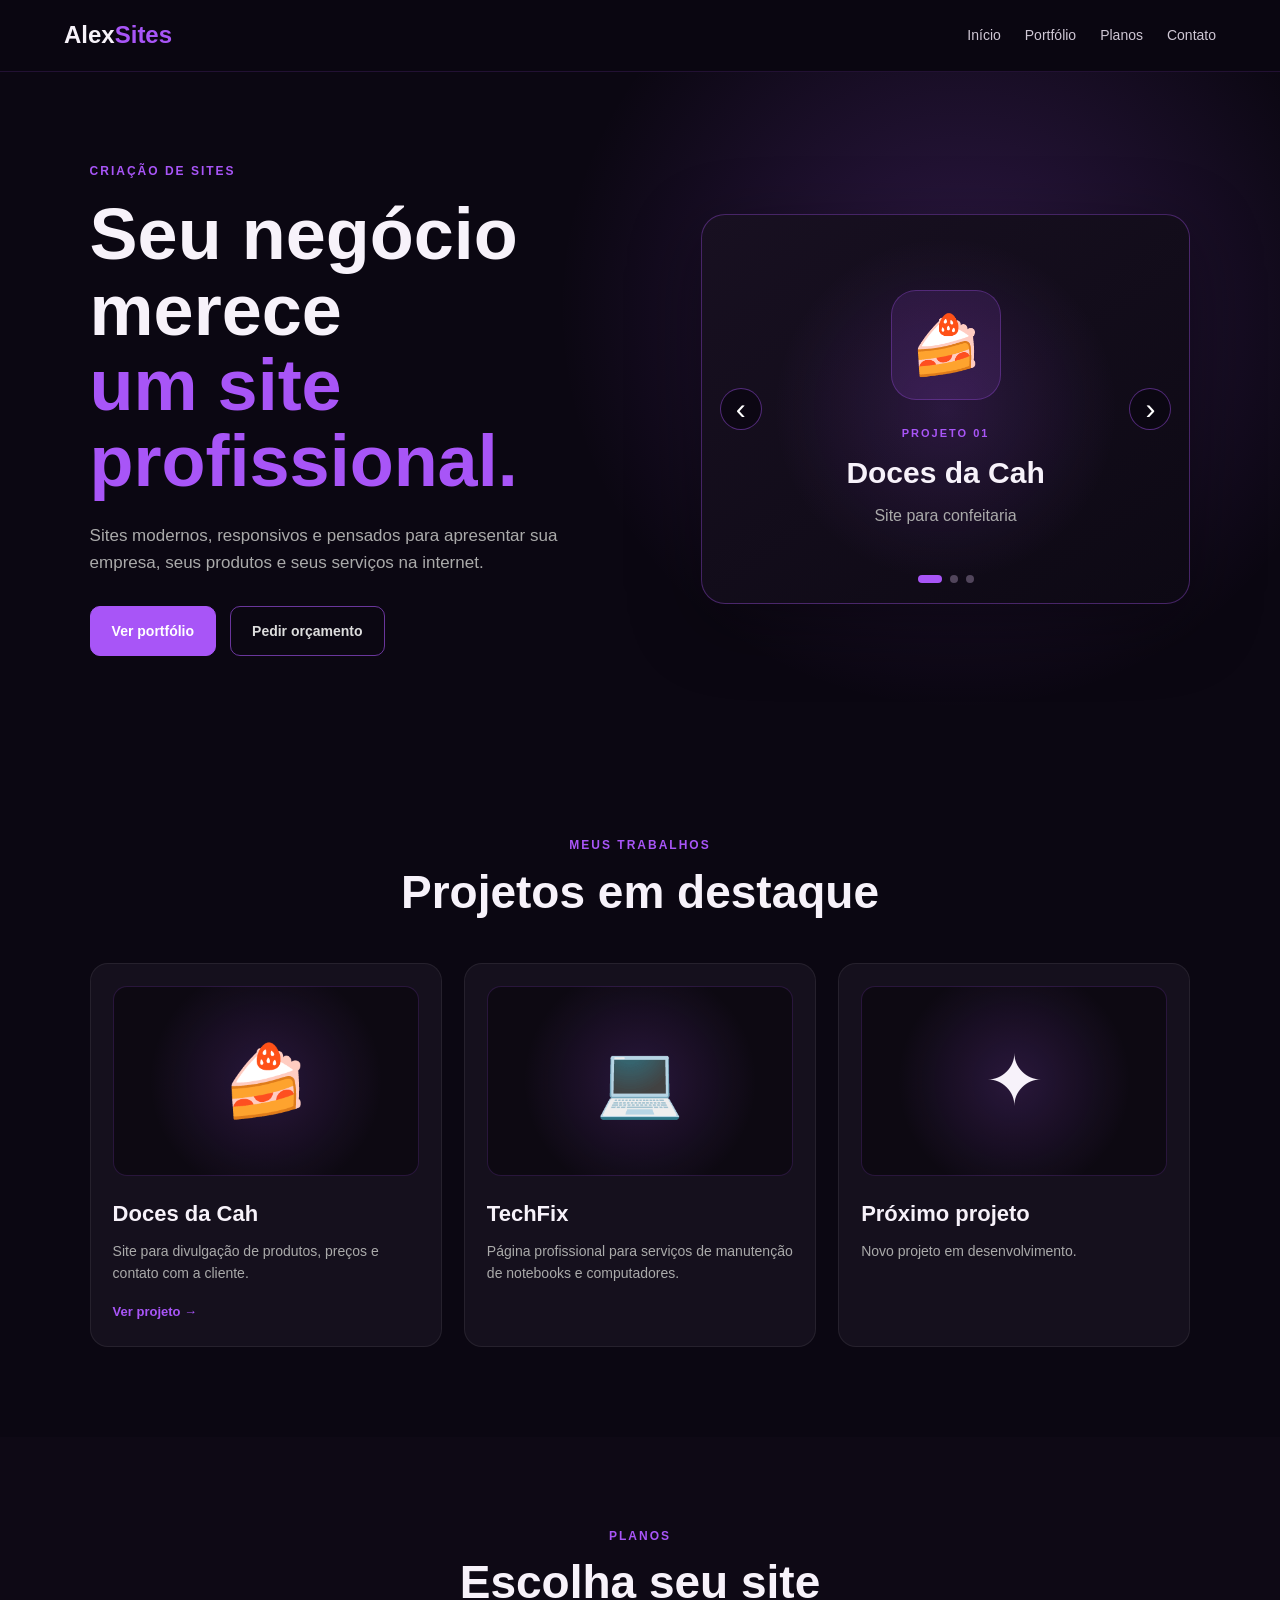
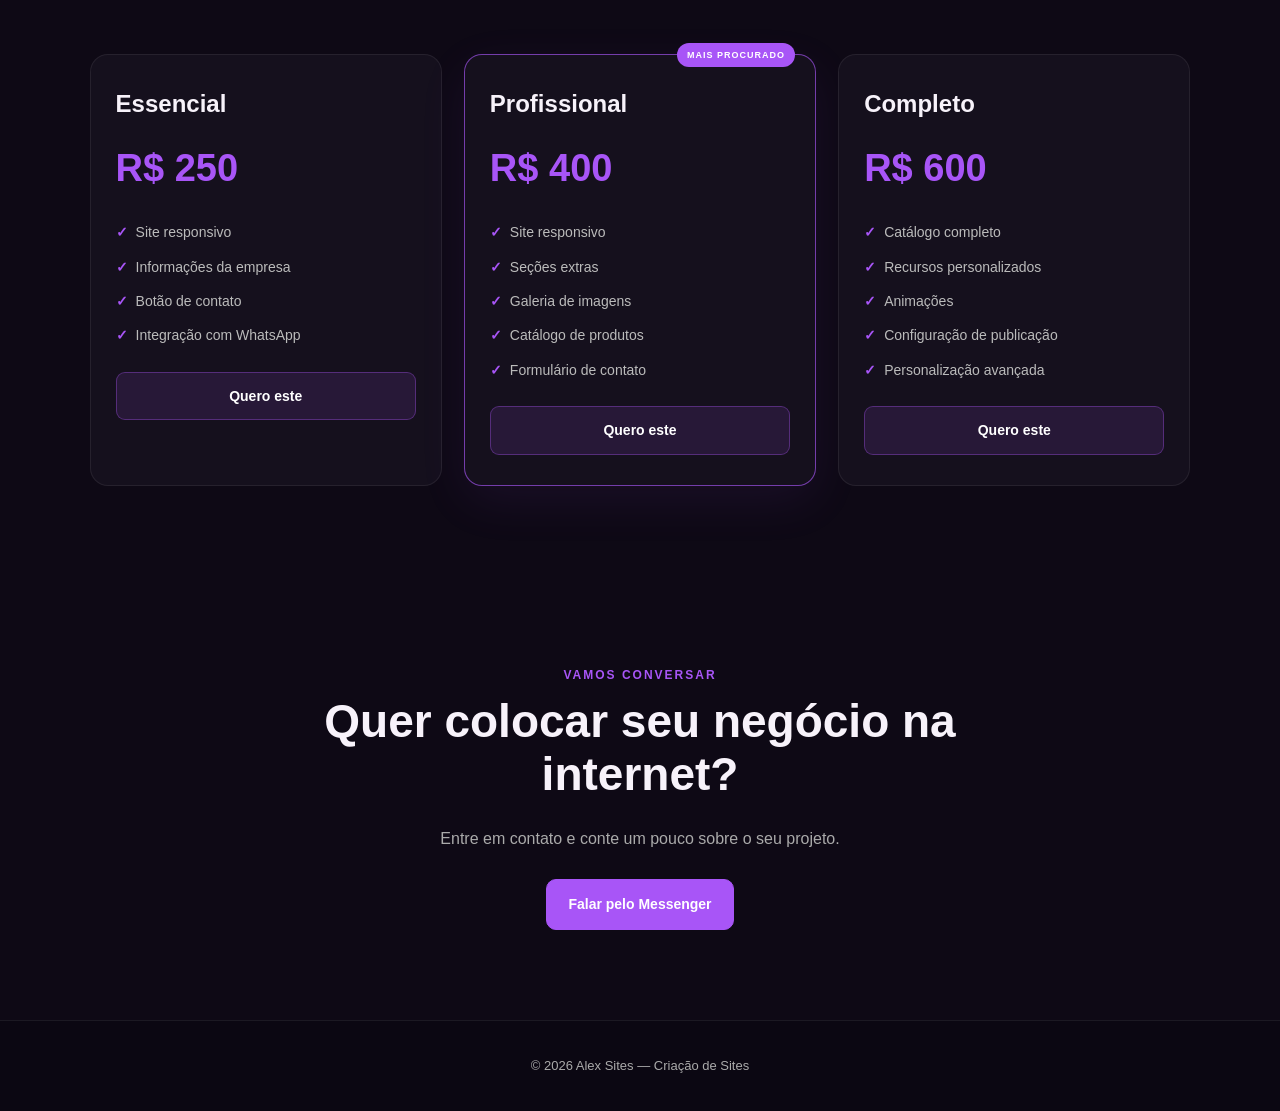
==== index.html @ ea1aa74b "Fix HTML formatting and structure" ====
<!DOCTYPE html>
<html lang="pt-BR">
<head>
    <meta charset="UTF-8">
    <meta name="viewport" content="width=device-width, initial-scale=1.0">
    <title>Alex Sites | Criação de Sites</title>
    <link rel="stylesheet" href="style.css">
</head>

<body>

<header>
    <div class="logo">Alex<span>Sites</span></div>

    <nav>
        <a href="#inicio">Início</a>
        <a href="#portfolio">Portfólio</a>
        <a href="#planos">Planos</a>
        <a href="#contato">Contato</a>
    </nav>
</header>

<main>

<section class="hero" id="inicio">

    <div class="hero-text">
        <p class="mini-title">CRIAÇÃO DE SITES</p>

        <h1>
            Seu negócio merece
            <span>um site profissional.</span>
        </h1>

        <p>
            Sites modernos, responsivos e pensados para apresentar
            sua empresa, seus produtos e seus serviços na internet.
        </p>

        <div class="hero-buttons">
            <a href="#portfolio" class="btn-primary">Ver portfólio</a>
            <a href="#contato" class="btn-secondary">Pedir orçamento</a>
        </div>
    </div>


    <!-- SLIDE DO PORTFÓLIO -->
    <div class="portfolio-slider">

        <div class="slider-card active">
            <div class="project-icon">🍰</div>
            <p>PROJETO 01</p>
            <h3>Doces da Cah</h3>
            <span>Site para confeitaria</span>
        </div>

        <div class="slider-card">
            <div class="project-icon">💻</div>
            <p>PROJETO 02</p>
            <h3>TechFix</h3>
            <span>Manutenção de notebooks</span>
        </div>

        <div class="slider-card">
            <div class="project-icon">🌐</div>
            <p>PROJETO 03</p>
            <h3>Alex Sites</h3>
            <span>Criação de sites profissionais</span>
        </div>

        <button class="slider-btn prev" onclick="mudarSlide(-1)">‹</button>
        <button class="slider-btn next" onclick="mudarSlide(1)">›</button>

        <div class="slider-dots">
            <span class="dot active" onclick="irParaSlide(0)"></span>
            <span class="dot" onclick="irParaSlide(1)"></span>
            <span class="dot" onclick="irParaSlide(2)"></span>
        </div>

    </div>

</section>


<section class="portfolio" id="portfolio">

    <div class="section-title">
        <p>MEUS TRABALHOS</p>
        <h2>Projetos em destaque</h2>
    </div>

    <div class="portfolio-grid">


        <!-- DOCES DA CAH — PROJETO CLICÁVEL -->
        <a href="projetosprojetos/doces-da-cah.html" class="project project-link">

            <div class="project-image cake">
                🍰
            </div>

            <h3>Doces da Cah</h3>

            <p>
                Site para divulgação de produtos, preços e contato
                com a cliente.
            </p>

            <span class="project-view">
                Ver projeto →
            </span>

        </a>


        <!-- TECHFIX -->
        <article class="project">

            <div class="project-image notebook">
                💻
            </div>

            <h3>TechFix</h3>

            <p>
                Página profissional para serviços de manutenção
                de notebooks e computadores.
            </p>

        </article>


       <!-- PRÓXIMO PROJETO -->
<article class="project">

    <div class="project-image">
        ✦
    </div>

    <h3>Próximo projeto</h3>

    <p>
        Novo projeto em desenvolvimento.
    </p>

</article>
    </div>

</section>


<section class="plans" id="planos">

    <div class="section-title">
        <p>PLANOS</p>
        <h2>Escolha seu site</h2>
    </div>

    <div class="plans-grid">

        <div class="plan">

            <h3>Essencial</h3>

            <div class="price">
                R$ 250
            </div>

            <ul>
                <li>Site responsivo</li>
                <li>Informações da empresa</li>
                <li>Botão de contato</li>
                <li>Integração com WhatsApp</li>
            </ul>

            <a href="#contato" class="plan-btn">
                Quero este
            </a>

        </div>


        <div class="plan destaque">

            <div class="badge">
                MAIS PROCURADO
            </div>

            <h3>Profissional</h3>

            <div class="price">
                R$ 400
            </div>

            <ul>
                <li>Site responsivo</li>
                <li>Seções extras</li>
                <li>Galeria de imagens</li>
                <li>Catálogo de produtos</li>
                <li>Formulário de contato</li>
            </ul>

            <a href="#contato" class="plan-btn">
                Quero este
            </a>

        </div>


        <div class="plan">

            <h3>Completo</h3>

            <div class="price">
                R$ 600
            </div>

            <ul>
                <li>Catálogo completo</li>
                <li>Recursos personalizados</li>
                <li>Animações</li>
                <li>Configuração de publicação</li>
                <li>Personalização avançada</li>
            </ul>

            <a href="#contato" class="plan-btn">
                Quero este
            </a>

        </div>

    </div>

</section>


<section class="contact" id="contato">

    <div class="section-title">
        <p>VAMOS CONVERSAR</p>

        <h2>
            Quer colocar seu negócio na internet?
        </h2>
    </div>

    <p>
        Entre em contato e conte um pouco sobre o seu projeto.
    </p>

    <a
        href="https://m.me/"
        target="_blank"
        class="btn-primary">
        Falar pelo Messenger
    </a>

</section>

</main>


<footer>

    <p>
        © 2026 Alex Sites — Criação de Sites
    </p>

</footer>


<script src="script.js"></script>

</body>
</html>
---- style.css ----
* {
    box-sizing: border-box;
    margin: 0;
    padding: 0;
}

html {
    scroll-behavior: smooth;
}

body {
    font-family: Arial, Helvetica, sans-serif;
    background: #0b0712;
    color: #f7f2fa;
    line-height: 1.6;
}

a {
    text-decoration: none;
    color: inherit;
}

/* =========================
   HEADER
========================= */

header {
    position: sticky;
    top: 0;
    z-index: 100;
    min-height: 72px;
    padding: 0 5%;
    display: flex;
    align-items: center;
    justify-content: space-between;
    gap: 25px;

    background: rgba(11, 7, 18, 0.94);
    backdrop-filter: blur(12px);
    border-bottom: 1px solid rgba(168, 85, 247, 0.15);
}

.logo {
    font-size: 24px;
    font-weight: 800;
    white-space: nowrap;
}

.logo span {
    color: #a855f7;
}

nav {
    display: flex;
    align-items: center;
    gap: 24px;
    flex-wrap: wrap;
}

nav a {
    color: #cfc7d5;
    font-size: 14px;
    transition: 0.25s;
}

nav a:hover {
    color: #a855f7;
}

/* =========================
   HERO
========================= */

.hero {
    min-height: 650px;
    padding: 90px 7%;
    display: grid;
    grid-template-columns: 1.05fr 0.95fr;
    align-items: center;
    gap: 70px;

    background:
        radial-gradient(
            circle at 75% 35%,
            rgba(168, 85, 247, 0.22),
            transparent 38%
        );
}

.hero-text {
    max-width: 650px;
}

.mini-title {
    color: #a855f7;
    font-size: 12px;
    font-weight: 800;
    letter-spacing: 2px;
}

.hero h1 {
    font-size: clamp(42px, 6vw, 72px);
    line-height: 1.05;
    margin: 16px 0 22px;
}

.hero h1 span {
    display: block;
    color: #a855f7;
}

.hero-text > p:not(.mini-title) {
    color: #aaa;
    max-width: 620px;
    font-size: 17px;
}

.hero-buttons {
    display: flex;
    gap: 14px;
    margin-top: 30px;
    flex-wrap: wrap;
}

.btn-primary,
.btn-secondary {
    display: inline-block;
    padding: 13px 21px;
    border-radius: 10px;
    font-size: 14px;
    font-weight: 800;
    transition: 0.25s;
}

.btn-primary {
    background: #a855f7;
    color: #fff;
    border: 1px solid #a855f7;
}

.btn-primary:hover {
    background: #9333ea;
    transform: translateY(-2px);
}

.btn-secondary {
    background: transparent;
    color: #ddd;
    border: 1px solid rgba(168, 85, 247, 0.6);
}

.btn-secondary:hover {
    border-color: #a855f7;
    color: #a855f7;
}

/* =========================
   PORTFÓLIO SLIDER
========================= */

.portfolio-slider {
    position: relative;
    min-height: 390px;
    border: 1px solid rgba(168, 85, 247, 0.35);
    border-radius: 24px;
    overflow: hidden;

    background:
        radial-gradient(
            circle at center,
            rgba(168, 85, 247, 0.16),
            transparent 55%
        ),
        linear-gradient(145deg, #181021, #0d0914);

    box-shadow: 0 20px 70px rgba(0, 0, 0, 0.35);
}

.slider-card {
    position: absolute;
    inset: 0;

    display: flex;
    flex-direction: column;
    align-items: center;
    justify-content: center;

    text-align: center;

    padding: 40px;

    opacity: 0;
    transform: translateX(30px);
    pointer-events: none;

    transition:
        opacity 0.45s ease,
        transform 0.45s ease;
}

.slider-card.active {
    opacity: 1;
    transform: translateX(0);
    pointer-events: auto;
}

.project-icon {
    width: 110px;
    height: 110px;

    display: grid;
    place-items: center;

    margin-bottom: 25px;

    border-radius: 25px;

    background: rgba(168, 85, 247, 0.12);
    border: 1px solid rgba(168, 85, 247, 0.3);

    font-size: 58px;
}

.slider-card p {
    color: #a855f7;
    font-size: 11px;
    font-weight: 800;
    letter-spacing: 2px;
}

.slider-card h3 {
    font-size: 30px;
    margin: 6px 0;
}

.slider-card span {
    color: #aaa;
}

/* Botões do slider */

.slider-btn {
    position: absolute;
    top: 50%;
    z-index: 5;

    width: 42px;
    height: 42px;

    transform: translateY(-50%);

    border-radius: 50%;
    border: 1px solid rgba(168, 85, 247, 0.45);

    background: rgba(11, 7, 18, 0.8);
    color: #fff;

    font-size: 30px;
    line-height: 1;

    cursor: pointer;

    transition: 0.25s;
}

.slider-btn:hover {
    background: #a855f7;
}

.slider-btn.prev {
    left: 18px;
}

.slider-btn.next {
    right: 18px;
}

.slider-dots {
    position: absolute;
    bottom: 20px;
    left: 0;
    right: 0;

    display: flex;
    justify-content: center;
    gap: 8px;
}

.dot {
    width: 8px;
    height: 8px;

    border-radius: 50%;

    background: #51455b;
    cursor: pointer;

    transition: 0.25s;
}

.dot.active {
    width: 24px;
    border-radius: 10px;
    background: #a855f7;
}

/* =========================
   SEÇÕES
========================= */

.portfolio,
.plans,
.contact {
    padding: 90px 7%;
}

.portfolio {
    background: #0b0712;
}

.plans,
.contact {
    background: #0e0915;
}

.section-title {
    text-align: center;
    max-width: 760px;
    margin: 0 auto 45px;
}

.section-title p {
    color: #a855f7;
    font-size: 12px;
    font-weight: 800;
    letter-spacing: 2px;
}

.section-title h2 {
    font-size: clamp(30px, 4vw, 46px);
    line-height: 1.15;
    margin-top: 10px;
}

/* =========================
   PROJETOS
========================= */

.portfolio-grid {
    max-width: 1120px;
    margin: auto;

    display: grid;
    grid-template-columns: repeat(3, 1fr);
    gap: 22px;
}

.project {
    display: block;

    padding: 22px;

    background: #15101d;
    border: 1px solid rgba(255, 255, 255, 0.07);
    border-radius: 18px;

    transition:
        transform 0.3s,
        border-color 0.3s,
        box-shadow 0.3s;
}

.project:hover {
    transform: translateY(-6px);
    border-color: rgba(168, 85, 247, 0.45);
    box-shadow: 0 15px 40px rgba(0, 0, 0, 0.25);
}

.project-image {
    height: 190px;

    display: grid;
    place-items: center;

    margin-bottom: 20px;

    border-radius: 14px;

    font-size: 70px;

    background:
        radial-gradient(
            circle,
            rgba(168, 85, 247, 0.18),
            transparent 65%
        ),
        #0d0912;

    border: 1px solid rgba(168, 85, 247, 0.18);
}

.project h3 {
    font-size: 22px;
    margin-bottom: 8px;
}

.project > p {
    color: #aaa;
    font-size: 14px;
}

.project-view {
    display: inline-block;

    margin-top: 18px;

    color: #a855f7;
    font-size: 13px;
    font-weight: 800;
}

.project-link {
    cursor: pointer;
}

/* =========================
   PLANOS
========================= */

.plans-grid {
    max-width: 1120px;
    margin: auto;

    display: grid;
    grid-template-columns: repeat(3, 1fr);
    gap: 22px;
}

.plan {
    position: relative;

    padding: 30px 25px;

    background: #15101d;
    border: 1px solid rgba(255, 255, 255, 0.07);
    border-radius: 18px;

    transition: 0.3s;
}

.plan:hover {
    transform: translateY(-5px);
    border-color: rgba(168, 85, 247, 0.4);
}

.plan.destaque {
    border-color: rgba(168, 85, 247, 0.65);
    box-shadow: 0 15px 50px rgba(168, 85, 247, 0.08);
}

.plan h3 {
    font-size: 24px;
}

.price {
    margin: 15px 0 22px;

    color: #a855f7;

    font-size: 38px;
    font-weight: 900;
}

.plan ul {
    list-style: none;
    display: grid;
    gap: 12px;
    margin-bottom: 25px;
}

.plan li {
    color: #bbb;
    font-size: 14px;
}

.plan li::before {
    content: "✓";
    color: #a855f7;
    font-weight: bold;
    margin-right: 8px;
}

.plan-btn {
    display: block;

    padding: 12px;

    text-align: center;

    border-radius: 9px;

    background: rgba(168, 85, 247, 0.12);
    border: 1px solid rgba(168, 85, 247, 0.35);

    color: #fff;
    font-size: 14px;
    font-weight: 800;

    transition: 0.25s;
}

.plan-btn:hover {
    background: #a855f7;
}

.badge {
    position: absolute;
    top: -12px;
    right: 20px;

    padding: 5px 10px;

    border-radius: 20px;

    background: #a855f7;
    color: #fff;

    font-size: 9px;
    font-weight: 900;
    letter-spacing: 1px;
}

/* =========================
   CONTATO
========================= */

.contact {
    text-align: center;
}

.contact > p {
    max-width: 600px;
    margin: -20px auto 28px;

    color: #aaa;
}

.contact .btn-primary {
    display: inline-block;
}

/* =========================
   FOOTER
========================= */

footer {
    padding: 35px 7%;

    text-align: center;

    border-top: 1px solid rgba(255, 255, 255, 0.07);

    color: #aaa;
    font-size: 13px;

    background: #0b0712;
}

/* =========================
   RESPONSIVO
========================= */

@media (max-width: 950px) {

    .hero {
        grid-template-columns: 1fr;
        padding-top: 70px;
    }

    .hero-text {
        max-width: 800px;
    }

    .portfolio-grid,
    .plans-grid {
        grid-template-columns: repeat(2, 1fr);
    }
}

@media (max-width: 650px) {

    header {
        padding: 16px 5%;
        flex-direction: column;
        align-items: flex-start;
    }

    nav {
        gap: 14px;
    }

    .hero {
        padding: 60px 5%;
    }

    .hero h1 {
        font-size: 43px;
    }

    .portfolio,
    .plans,
    .contact {
        padding: 70px 5%;
    }

    .portfolio-grid,
    .plans-grid {
        grid-template-columns: 1fr;
    }

    .portfolio-slider {
        min-height: 330px;
    }

    .project-image {
        height: 170px;
    }
}
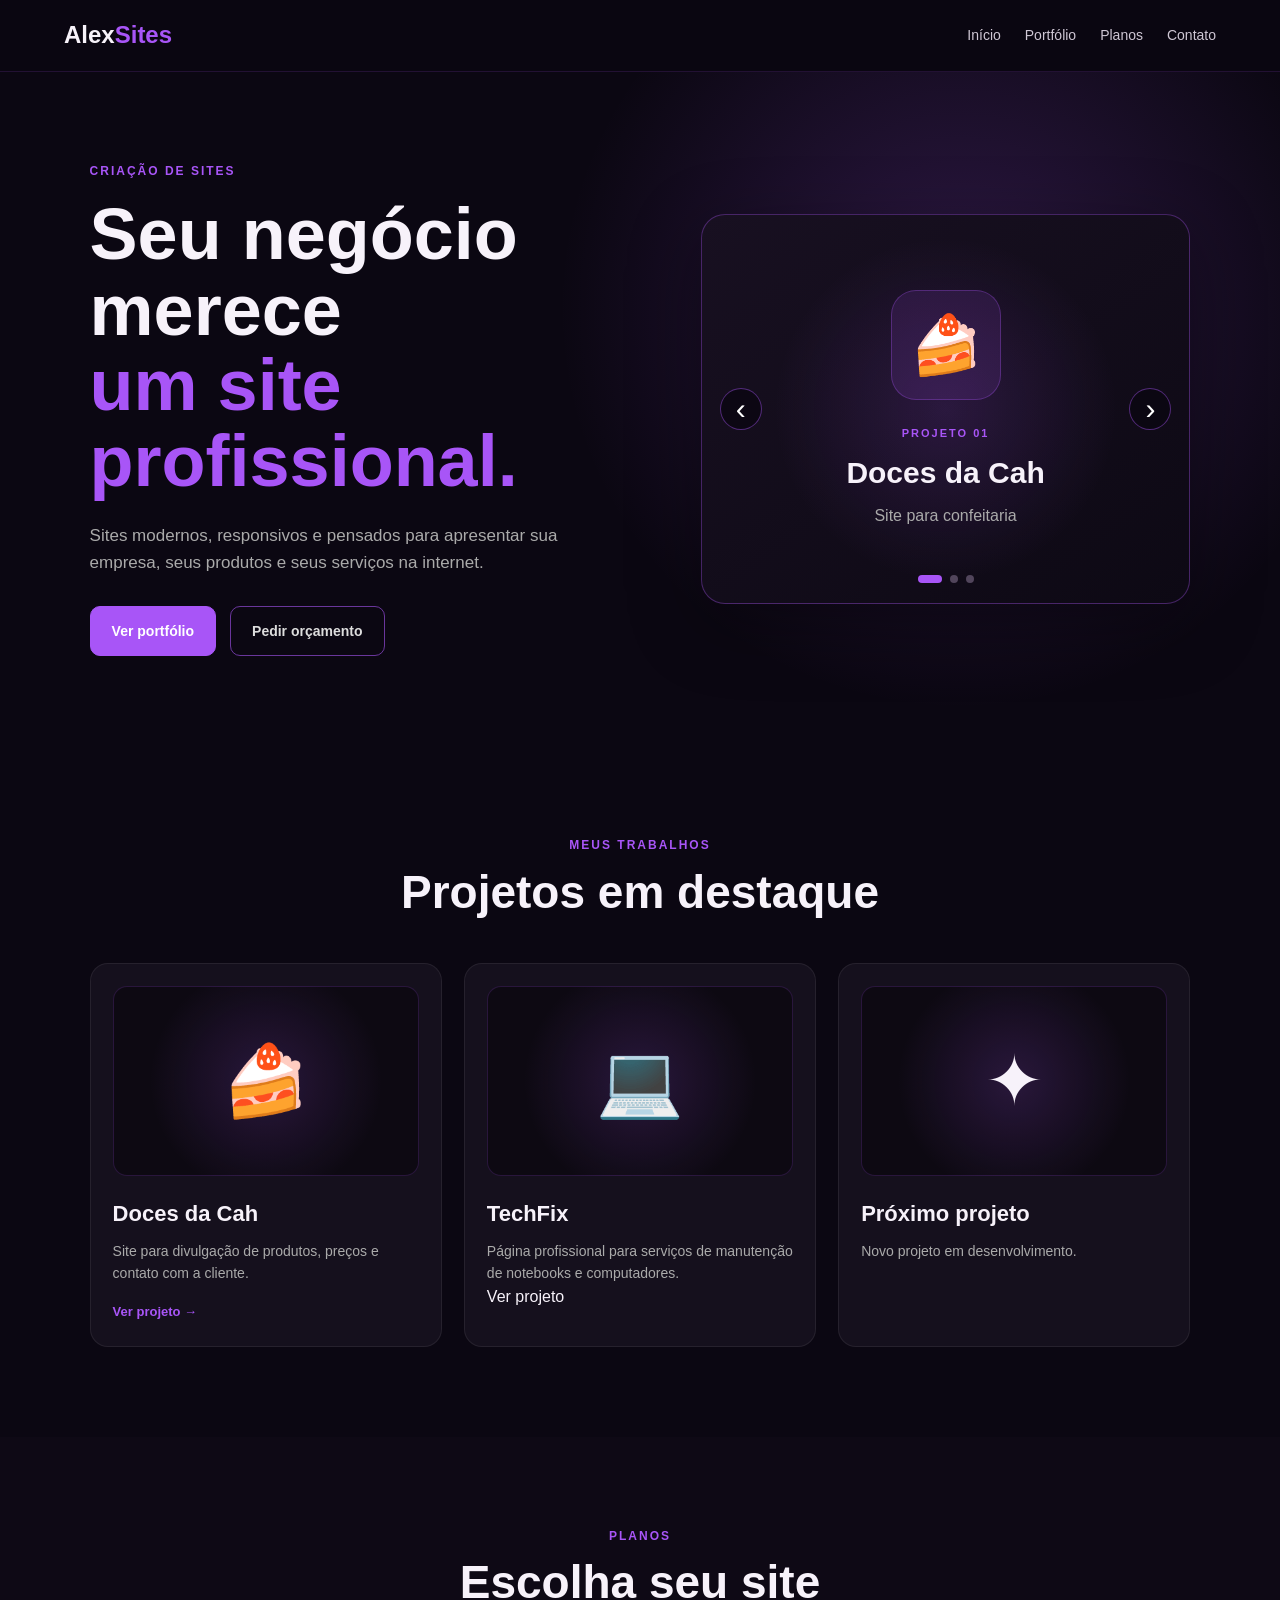
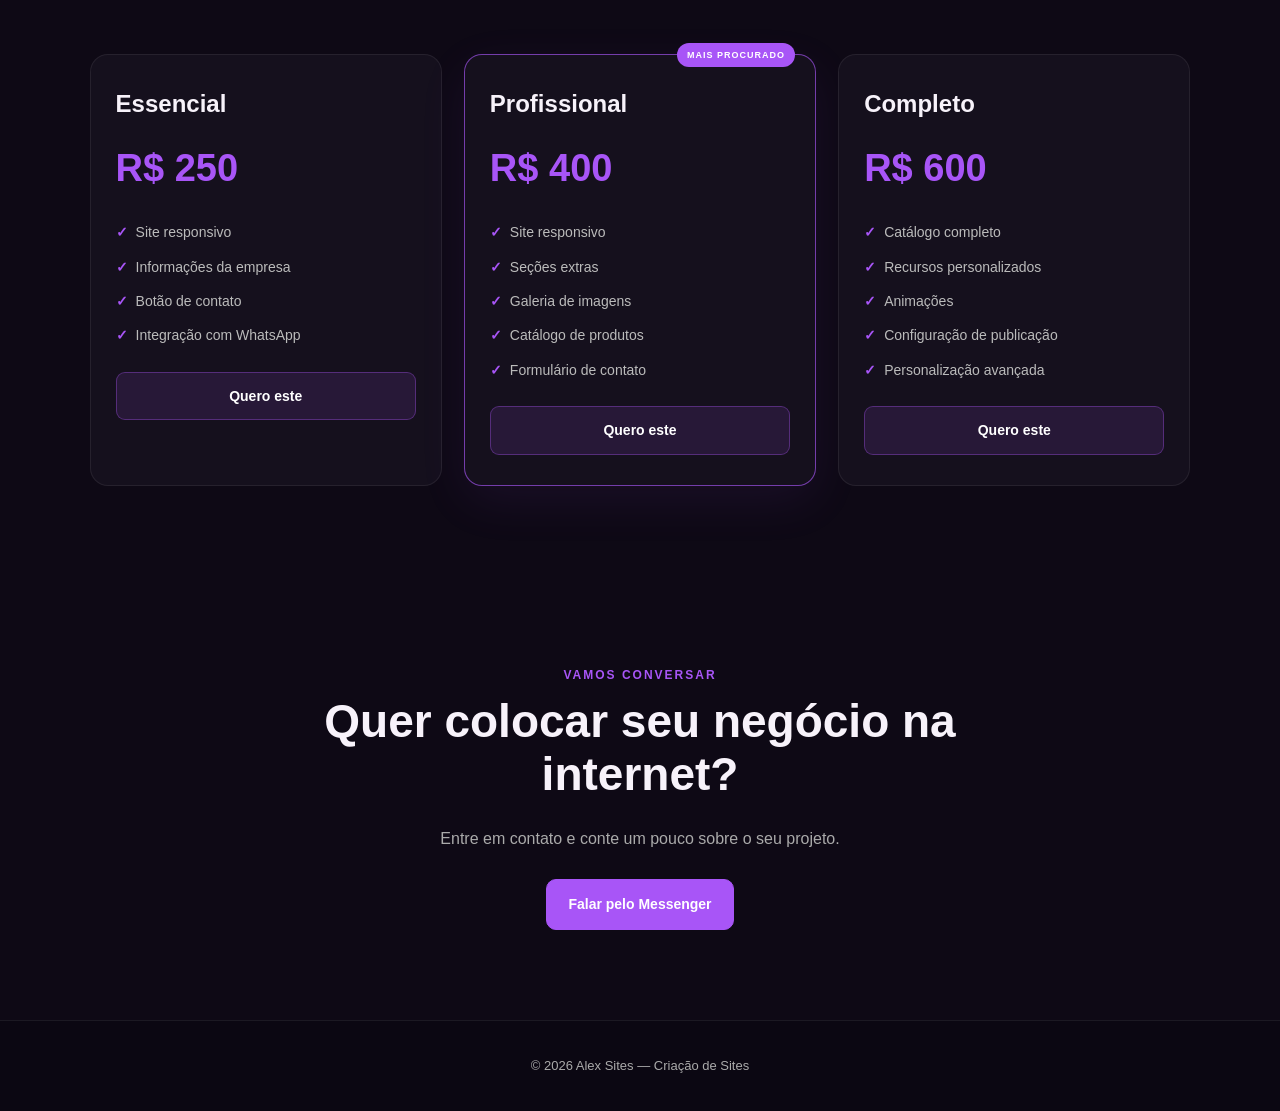
==== commit 5827aeae: "Fix HTML formatting and restore original content" ====
--- a/index.html
+++ b/index.html
@@ -61,12 +61,12 @@
             <span>Manutenção de notebooks</span>
         </div>
 
-        <div class="slider-card">
-            <div class="project-icon">🌐</div>
-            <p>PROJETO 03</p>
-            <h3>Alex Sites</h3>
-            <span>Criação de sites profissionais</span>
-        </div>
+       <div class="slider-card">
+    <div class="project-icon">＋</div>
+    <p>PROJETO 03</p>
+    <h3>Em breve</h3>
+    <span>Novo projeto em desenvolvimento</span>
+</div>
 
         <button class="slider-btn prev" onclick="mudarSlide(-1)">‹</button>
         <button class="slider-btn next" onclick="mudarSlide(1)">›</button>
@@ -113,21 +113,29 @@
         </a>
 
 
-        <!-- TECHFIX -->
-        <article class="project">
-
-            <div class="project-image notebook">
-                💻
-            </div>
-
-            <h3>TechFix</h3>
-
-            <p>
-                Página profissional para serviços de manutenção
-                de notebooks e computadores.
-            </p>
-
-        </article>
+<!-- TECHFIX -->
+<article class="project">
+
+    <div class="project-image notebook">
+        💻
+    </div>
+
+    <h3>TechFix</h3>
+
+    <p>
+        Página profissional para serviços de manutenção
+        de notebooks e computadores.
+    </p>
+
+    <a
+        href="projetosprojetos/techfix/techfix.html"
+        class="project-link"
+        target="_blank"
+    >
+        Ver projeto
+    </a>
+
+</article>
 
 
        <!-- PRÓXIMO PROJETO -->
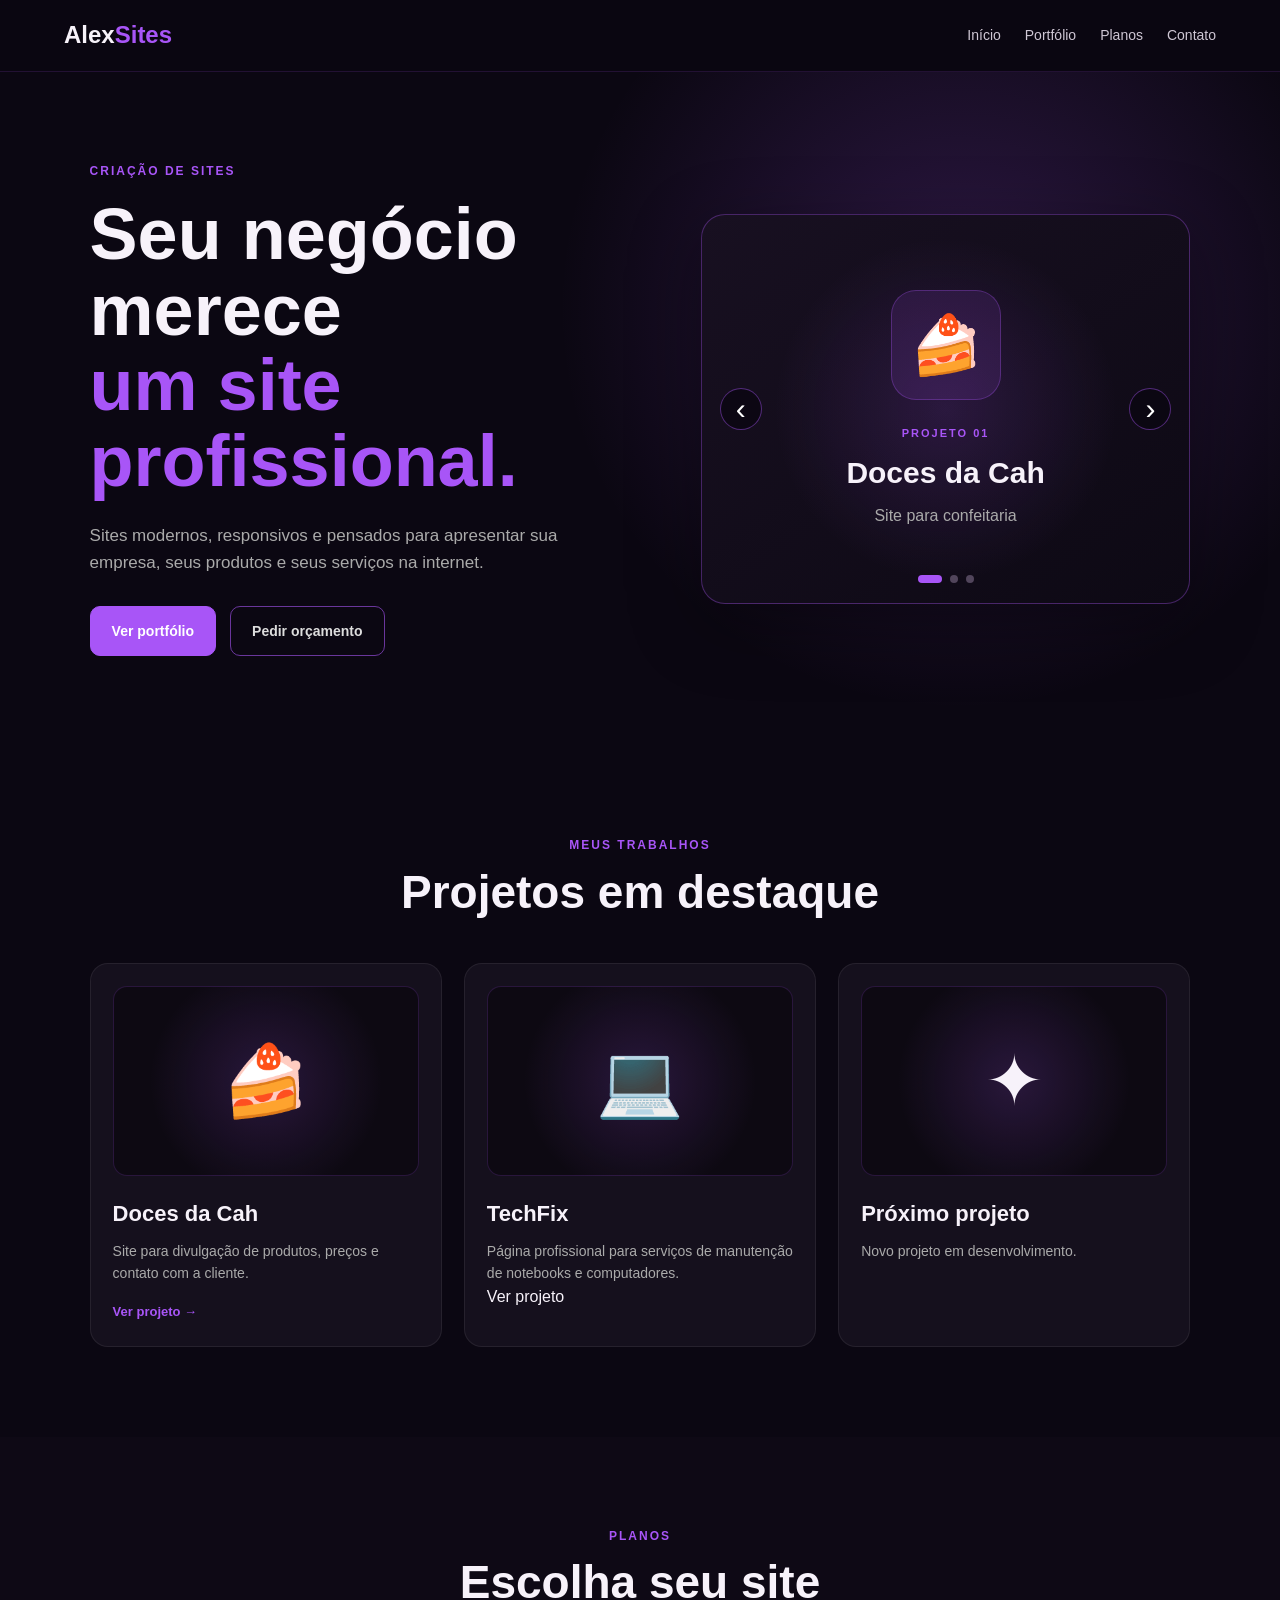
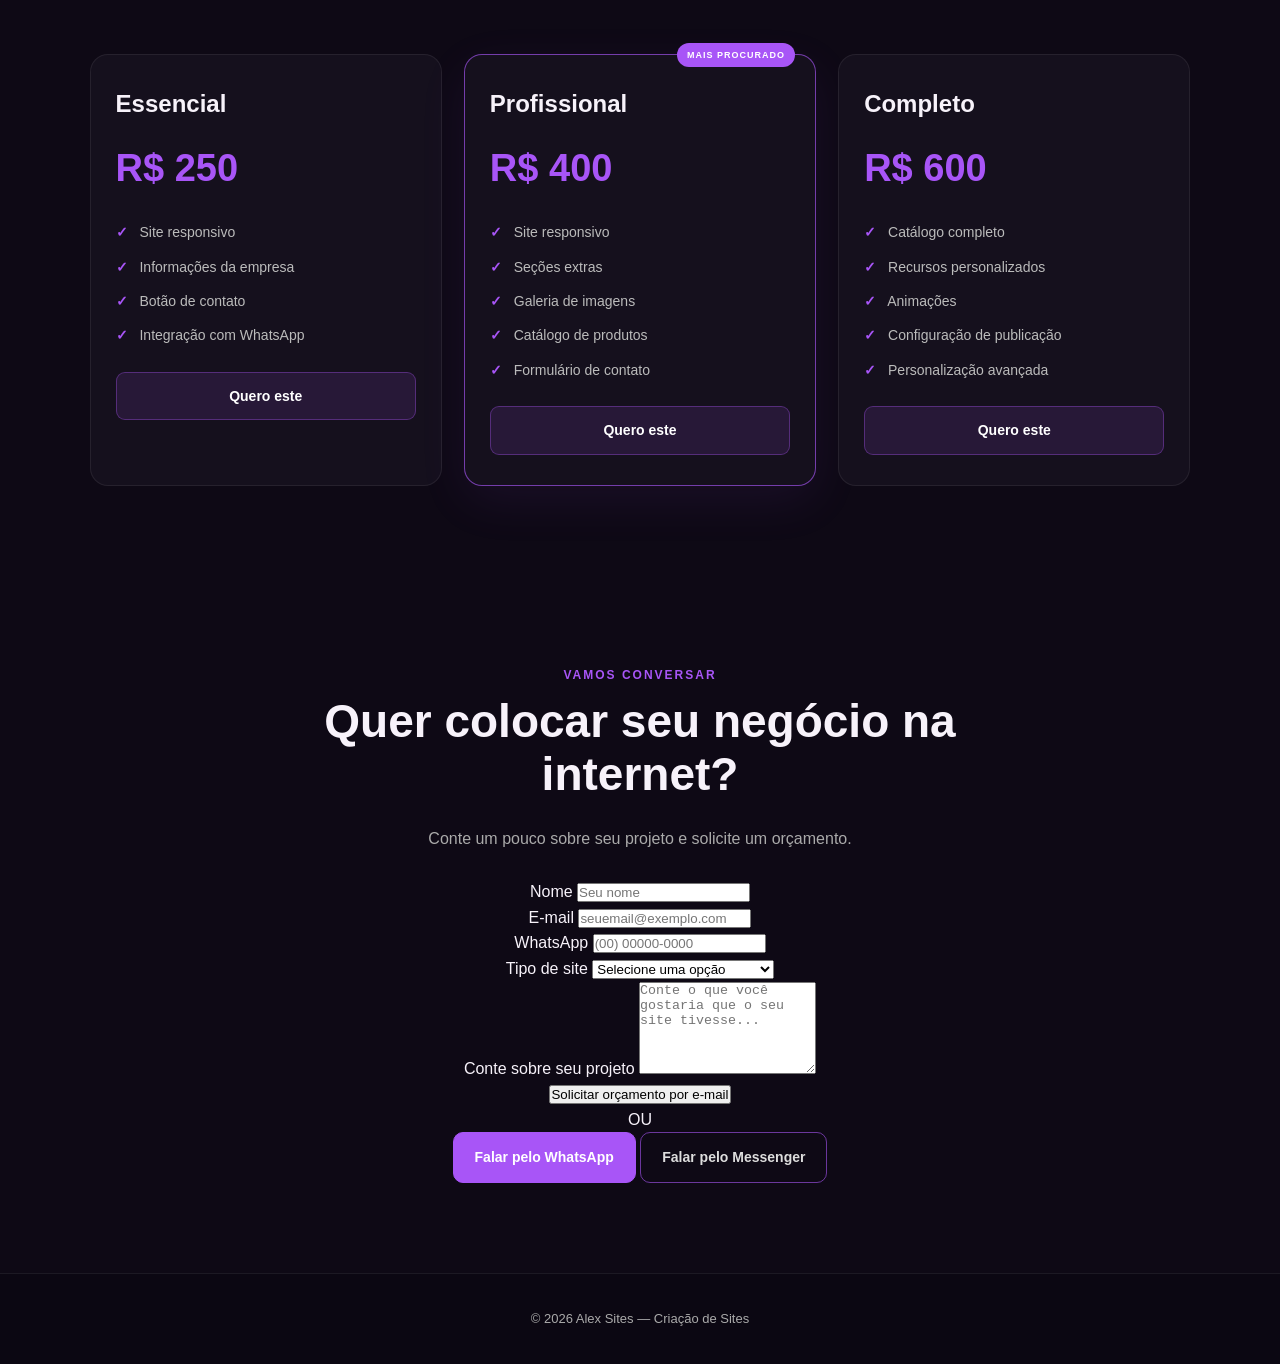
==== commit 41173f86: "Update index.html" ====
--- a/index.html
+++ b/index.html
@@ -1,80 +1,233 @@
+
 <!DOCTYPE html>
 <html lang="pt-BR">
+
 <head>
     <meta charset="UTF-8">
     <meta name="viewport" content="width=device-width, initial-scale=1.0">
+
     <title>Alex Sites | Criação de Sites</title>
+
+    <meta
+        name="description"
+        content="Alex Sites — criação de sites profissionais, modernos e responsivos para empresas e pequenos negócios."
+    >
+
     <link rel="stylesheet" href="style.css">
 </head>
 
+
 <body>
 
+
 <header>
-    <div class="logo">Alex<span>Sites</span></div>
+
+    <div class="logo">
+        Alex<span>Sites</span>
+    </div>
+
 
     <nav>
-        <a href="#inicio">Início</a>
-        <a href="#portfolio">Portfólio</a>
-        <a href="#planos">Planos</a>
-        <a href="#contato">Contato</a>
+
+        <a href="#inicio">
+            Início
+        </a>
+
+        <a href="#portfolio">
+            Portfólio
+        </a>
+
+        <a href="#planos">
+            Planos
+        </a>
+
+        <a href="#contato">
+            Contato
+        </a>
+
     </nav>
+
 </header>
 
+
 <main>
 
+
+<!-- =====================================================
+     HERO
+====================================================== -->
+
 <section class="hero" id="inicio">
 
+
     <div class="hero-text">
-        <p class="mini-title">CRIAÇÃO DE SITES</p>
+
+        <p class="mini-title">
+            CRIAÇÃO DE SITES
+        </p>
+
 
         <h1>
+
             Seu negócio merece
-            <span>um site profissional.</span>
+
+            <span>
+                um site profissional.
+            </span>
+
         </h1>
 
+
         <p>
+
             Sites modernos, responsivos e pensados para apresentar
             sua empresa, seus produtos e seus serviços na internet.
+
         </p>
 
+
         <div class="hero-buttons">
-            <a href="#portfolio" class="btn-primary">Ver portfólio</a>
-            <a href="#contato" class="btn-secondary">Pedir orçamento</a>
-        </div>
-    </div>
-
-
-    <!-- SLIDE DO PORTFÓLIO -->
+
+            <a
+                href="#portfolio"
+                class="btn-primary"
+            >
+                Ver portfólio
+            </a>
+
+
+            <a
+                href="#contato"
+                class="btn-secondary"
+            >
+                Pedir orçamento
+            </a>
+
+        </div>
+
+    </div>
+
+
+
+    <!-- =================================================
+         SLIDE DO PORTFÓLIO
+    ================================================== -->
+
     <div class="portfolio-slider">
 
+
+        <!-- PROJETO 01 -->
+
         <div class="slider-card active">
-            <div class="project-icon">🍰</div>
-            <p>PROJETO 01</p>
-            <h3>Doces da Cah</h3>
-            <span>Site para confeitaria</span>
-        </div>
+
+            <div class="project-icon">
+                🍰
+            </div>
+
+            <p>
+                PROJETO 01
+            </p>
+
+            <h3>
+                Doces da Cah
+            </h3>
+
+            <span>
+                Site para confeitaria
+            </span>
+
+        </div>
+
+
+
+        <!-- PROJETO 02 -->
 
         <div class="slider-card">
-            <div class="project-icon">💻</div>
-            <p>PROJETO 02</p>
-            <h3>TechFix</h3>
-            <span>Manutenção de notebooks</span>
-        </div>
-
-       <div class="slider-card">
-    <div class="project-icon">＋</div>
-    <p>PROJETO 03</p>
-    <h3>Em breve</h3>
-    <span>Novo projeto em desenvolvimento</span>
-</div>
-
-        <button class="slider-btn prev" onclick="mudarSlide(-1)">‹</button>
-        <button class="slider-btn next" onclick="mudarSlide(1)">›</button>
+
+            <div class="project-icon">
+                💻
+            </div>
+
+            <p>
+                PROJETO 02
+            </p>
+
+            <h3>
+                TechFix
+            </h3>
+
+            <span>
+                Manutenção de notebooks
+            </span>
+
+        </div>
+
+
+
+        <!-- PROJETO 03 -->
+
+        <div class="slider-card">
+
+            <div class="project-icon">
+                ＋
+            </div>
+
+            <p>
+                PROJETO 03
+            </p>
+
+            <h3>
+                Em breve
+            </h3>
+
+            <span>
+                Novo projeto em desenvolvimento
+            </span>
+
+        </div>
+
+
+
+        <!-- BOTÕES DO SLIDE -->
+
+        <button
+            class="slider-btn prev"
+            onclick="mudarSlide(-1)"
+            aria-label="Projeto anterior"
+        >
+            ‹
+        </button>
+
+
+        <button
+            class="slider-btn next"
+            onclick="mudarSlide(1)"
+            aria-label="Próximo projeto"
+        >
+            ›
+        </button>
+
+
+
+        <!-- INDICADORES -->
 
         <div class="slider-dots">
-            <span class="dot active" onclick="irParaSlide(0)"></span>
-            <span class="dot" onclick="irParaSlide(1)"></span>
-            <span class="dot" onclick="irParaSlide(2)"></span>
+
+            <span
+                class="dot active"
+                onclick="irParaSlide(0)"
+            ></span>
+
+            <span
+                class="dot"
+                onclick="irParaSlide(1)"
+            ></span>
+
+            <span
+                class="dot"
+                onclick="irParaSlide(2)"
+            ></span>
+
         </div>
 
     </div>
@@ -82,29 +235,59 @@
 </section>
 
 
-<section class="portfolio" id="portfolio">
+
+<!-- =====================================================
+     PORTFÓLIO
+====================================================== -->
+
+<section
+    class="portfolio"
+    id="portfolio"
+>
+
 
     <div class="section-title">
-        <p>MEUS TRABALHOS</p>
-        <h2>Projetos em destaque</h2>
-    </div>
+
+        <p>
+            MEUS TRABALHOS
+        </p>
+
+        <h2>
+            Projetos em destaque
+        </h2>
+
+    </div>
+
+
 
     <div class="portfolio-grid">
 
 
-        <!-- DOCES DA CAH — PROJETO CLICÁVEL -->
-        <a href="projetosprojetos/doces-da-cah.html" class="project project-link">
+
+        <!-- DOCES DA CAH -->
+
+        <a
+            href="projetosprojetos/doces-da-cah.html"
+            class="project project-link"
+        >
 
             <div class="project-image cake">
                 🍰
             </div>
 
-            <h3>Doces da Cah</h3>
+
+            <h3>
+                Doces da Cah
+            </h3>
+
 
             <p>
+
                 Site para divulgação de produtos, preços e contato
                 com a cliente.
+
             </p>
+
 
             <span class="project-view">
                 Ver projeto →
@@ -113,160 +296,474 @@
         </a>
 
 
-<!-- TECHFIX -->
-<article class="project">
-
-    <div class="project-image notebook">
-        💻
-    </div>
-
-    <h3>TechFix</h3>
-
-    <p>
-        Página profissional para serviços de manutenção
-        de notebooks e computadores.
-    </p>
-
-    <a
-        href="projetosprojetos/techfix/techfix.html"
-        class="project-link"
-        target="_blank"
-    >
-        Ver projeto
-    </a>
-
-</article>
-
-
-       <!-- PRÓXIMO PROJETO -->
-<article class="project">
-
-    <div class="project-image">
-        ✦
-    </div>
-
-    <h3>Próximo projeto</h3>
-
-    <p>
-        Novo projeto em desenvolvimento.
-    </p>
-
-</article>
+
+        <!-- TECHFIX -->
+
+        <article class="project">
+
+
+            <div class="project-image notebook">
+                💻
+            </div>
+
+
+            <h3>
+                TechFix
+            </h3>
+
+
+            <p>
+
+                Página profissional para serviços de manutenção
+                de notebooks e computadores.
+
+            </p>
+
+
+            <a
+                href="projetosprojetos/techfix.html"
+                class="project-link"
+                target="_blank"
+            >
+                Ver projeto
+            </a>
+
+        </article>
+
+
+
+        <!-- PRÓXIMO PROJETO -->
+
+        <article class="project">
+
+
+            <div class="project-image">
+                ✦
+            </div>
+
+
+            <h3>
+                Próximo projeto
+            </h3>
+
+
+            <p>
+
+                Novo projeto em desenvolvimento.
+
+            </p>
+
+        </article>
+
+
     </div>
 
 </section>
 
 
-<section class="plans" id="planos">
+
+<!-- =====================================================
+     PLANOS
+====================================================== -->
+
+<section
+    class="plans"
+    id="planos"
+>
+
 
     <div class="section-title">
-        <p>PLANOS</p>
-        <h2>Escolha seu site</h2>
-    </div>
+
+        <p>
+            PLANOS
+        </p>
+
+        <h2>
+            Escolha seu site
+        </h2>
+
+    </div>
+
+
 
     <div class="plans-grid">
 
+
+
+        <!-- ESSENCIAL -->
+
         <div class="plan">
 
-            <h3>Essencial</h3>
+            <h3>
+                Essencial
+            </h3>
+
 
             <div class="price">
                 R$ 250
             </div>
 
+
             <ul>
-                <li>Site responsivo</li>
-                <li>Informações da empresa</li>
-                <li>Botão de contato</li>
-                <li>Integração com WhatsApp</li>
+
+                <li>
+                    Site responsivo
+                </li>
+
+                <li>
+                    Informações da empresa
+                </li>
+
+                <li>
+                    Botão de contato
+                </li>
+
+                <li>
+                    Integração com WhatsApp
+                </li>
+
             </ul>
 
-            <a href="#contato" class="plan-btn">
+
+            <a
+                href="#contato"
+                class="plan-btn"
+            >
                 Quero este
             </a>
 
         </div>
 
 
+
+        <!-- PROFISSIONAL -->
+
         <div class="plan destaque">
+
 
             <div class="badge">
                 MAIS PROCURADO
             </div>
 
-            <h3>Profissional</h3>
+
+            <h3>
+                Profissional
+            </h3>
+
 
             <div class="price">
                 R$ 400
             </div>
 
+
             <ul>
-                <li>Site responsivo</li>
-                <li>Seções extras</li>
-                <li>Galeria de imagens</li>
-                <li>Catálogo de produtos</li>
-                <li>Formulário de contato</li>
+
+                <li>
+                    Site responsivo
+                </li>
+
+                <li>
+                    Seções extras
+                </li>
+
+                <li>
+                    Galeria de imagens
+                </li>
+
+                <li>
+                    Catálogo de produtos
+                </li>
+
+                <li>
+                    Formulário de contato
+                </li>
+
             </ul>
 
-            <a href="#contato" class="plan-btn">
+
+            <a
+                href="#contato"
+                class="plan-btn"
+            >
                 Quero este
             </a>
 
         </div>
 
 
+
+        <!-- COMPLETO -->
+
         <div class="plan">
 
-            <h3>Completo</h3>
+            <h3>
+                Completo
+            </h3>
+
 
             <div class="price">
                 R$ 600
             </div>
 
+
             <ul>
-                <li>Catálogo completo</li>
-                <li>Recursos personalizados</li>
-                <li>Animações</li>
-                <li>Configuração de publicação</li>
-                <li>Personalização avançada</li>
+
+                <li>
+                    Catálogo completo
+                </li>
+
+                <li>
+                    Recursos personalizados
+                </li>
+
+                <li>
+                    Animações
+                </li>
+
+                <li>
+                    Configuração de publicação
+                </li>
+
+                <li>
+                    Personalização avançada
+                </li>
+
             </ul>
 
-            <a href="#contato" class="plan-btn">
+
+            <a
+                href="#contato"
+                class="plan-btn"
+            >
                 Quero este
             </a>
 
         </div>
 
+
     </div>
 
 </section>
 
 
-<section class="contact" id="contato">
+
+<!-- =====================================================
+     CONTATO / ORÇAMENTO
+====================================================== -->
+
+<section
+    class="contact"
+    id="contato"
+>
+
 
     <div class="section-title">
-        <p>VAMOS CONVERSAR</p>
+
+        <p>
+            VAMOS CONVERSAR
+        </p>
+
 
         <h2>
             Quer colocar seu negócio na internet?
         </h2>
-    </div>
+
+    </div>
+
 
     <p>
-        Entre em contato e conte um pouco sobre o seu projeto.
+        Conte um pouco sobre seu projeto e solicite um orçamento.
     </p>
+
+
+
+    <!-- FORMULÁRIO DE ORÇAMENTO -->
+
+    <form
+        class="budget-form"
+        action="mailto:alexsites.contato@gmail.com"
+        method="post"
+        enctype="text/plain"
+    >
+
+
+        <div class="form-group">
+
+            <label for="nome">
+                Nome
+            </label>
+
+
+            <input
+                type="text"
+                id="nome"
+                name="Nome"
+                placeholder="Seu nome"
+                required
+            >
+
+        </div>
+
+
+
+        <div class="form-group">
+
+            <label for="email">
+                E-mail
+            </label>
+
+
+            <input
+                type="email"
+                id="email"
+                name="E-mail"
+                placeholder="seuemail@exemplo.com"
+                required
+            >
+
+        </div>
+
+
+
+        <div class="form-group">
+
+            <label for="whatsapp">
+                WhatsApp
+            </label>
+
+
+            <input
+                type="tel"
+                id="whatsapp"
+                name="WhatsApp"
+                placeholder="(00) 00000-0000"
+            >
+
+        </div>
+
+
+
+        <div class="form-group">
+
+            <label for="tipo-site">
+                Tipo de site
+            </label>
+
+
+            <select
+                id="tipo-site"
+                name="Tipo de site"
+                required
+            >
+
+                <option value="">
+                    Selecione uma opção
+                </option>
+
+
+                <option value="Site Essencial - R$ 250">
+                    Site Essencial — R$ 250
+                </option>
+
+
+                <option value="Site Profissional - R$ 400">
+                    Site Profissional — R$ 400
+                </option>
+
+
+                <option value="Site Completo - R$ 600">
+                    Site Completo — R$ 600
+                </option>
+
+
+                <option value="Projeto personalizado">
+                    Projeto personalizado
+                </option>
+
+            </select>
+
+        </div>
+
+
+
+        <div class="form-group">
+
+            <label for="mensagem">
+                Conte sobre seu projeto
+            </label>
+
+
+            <textarea
+                id="mensagem"
+                name="Mensagem"
+                rows="6"
+                placeholder="Conte o que você gostaria que o seu site tivesse..."
+                required
+            ></textarea>
+
+        </div>
+
+
+
+        <button
+            type="submit"
+            class="budget-btn"
+        >
+            Solicitar orçamento por e-mail
+        </button>
+
+
+    </form>
+
+
+
+    <!-- DIVISOR -->
+
+    <div class="contact-divider">
+
+        <span>
+            OU
+        </span>
+
+    </div>
+
+
+
+    <!-- WHATSAPP -->
+
+    <a
+        href="https://wa.me/5519971262978"
+        target="_blank"
+        rel="noopener noreferrer"
+        class="btn-primary"
+    >
+        Falar pelo WhatsApp
+    </a>
+
+
+
+    <!-- MESSENGER -->
 
     <a
         href="https://m.me/"
         target="_blank"
-        class="btn-primary">
+        rel="noopener noreferrer"
+        class="btn-secondary"
+    >
         Falar pelo Messenger
     </a>
 
+
 </section>
 
+
 </main>
 
+
+
+<!-- =====================================================
+     FOOTER
+====================================================== -->
 
 <footer>
 
@@ -277,7 +774,11 @@
 </footer>
 
 
+
 <script src="script.js"></script>
 
+
 </body>
+
 </html>
+
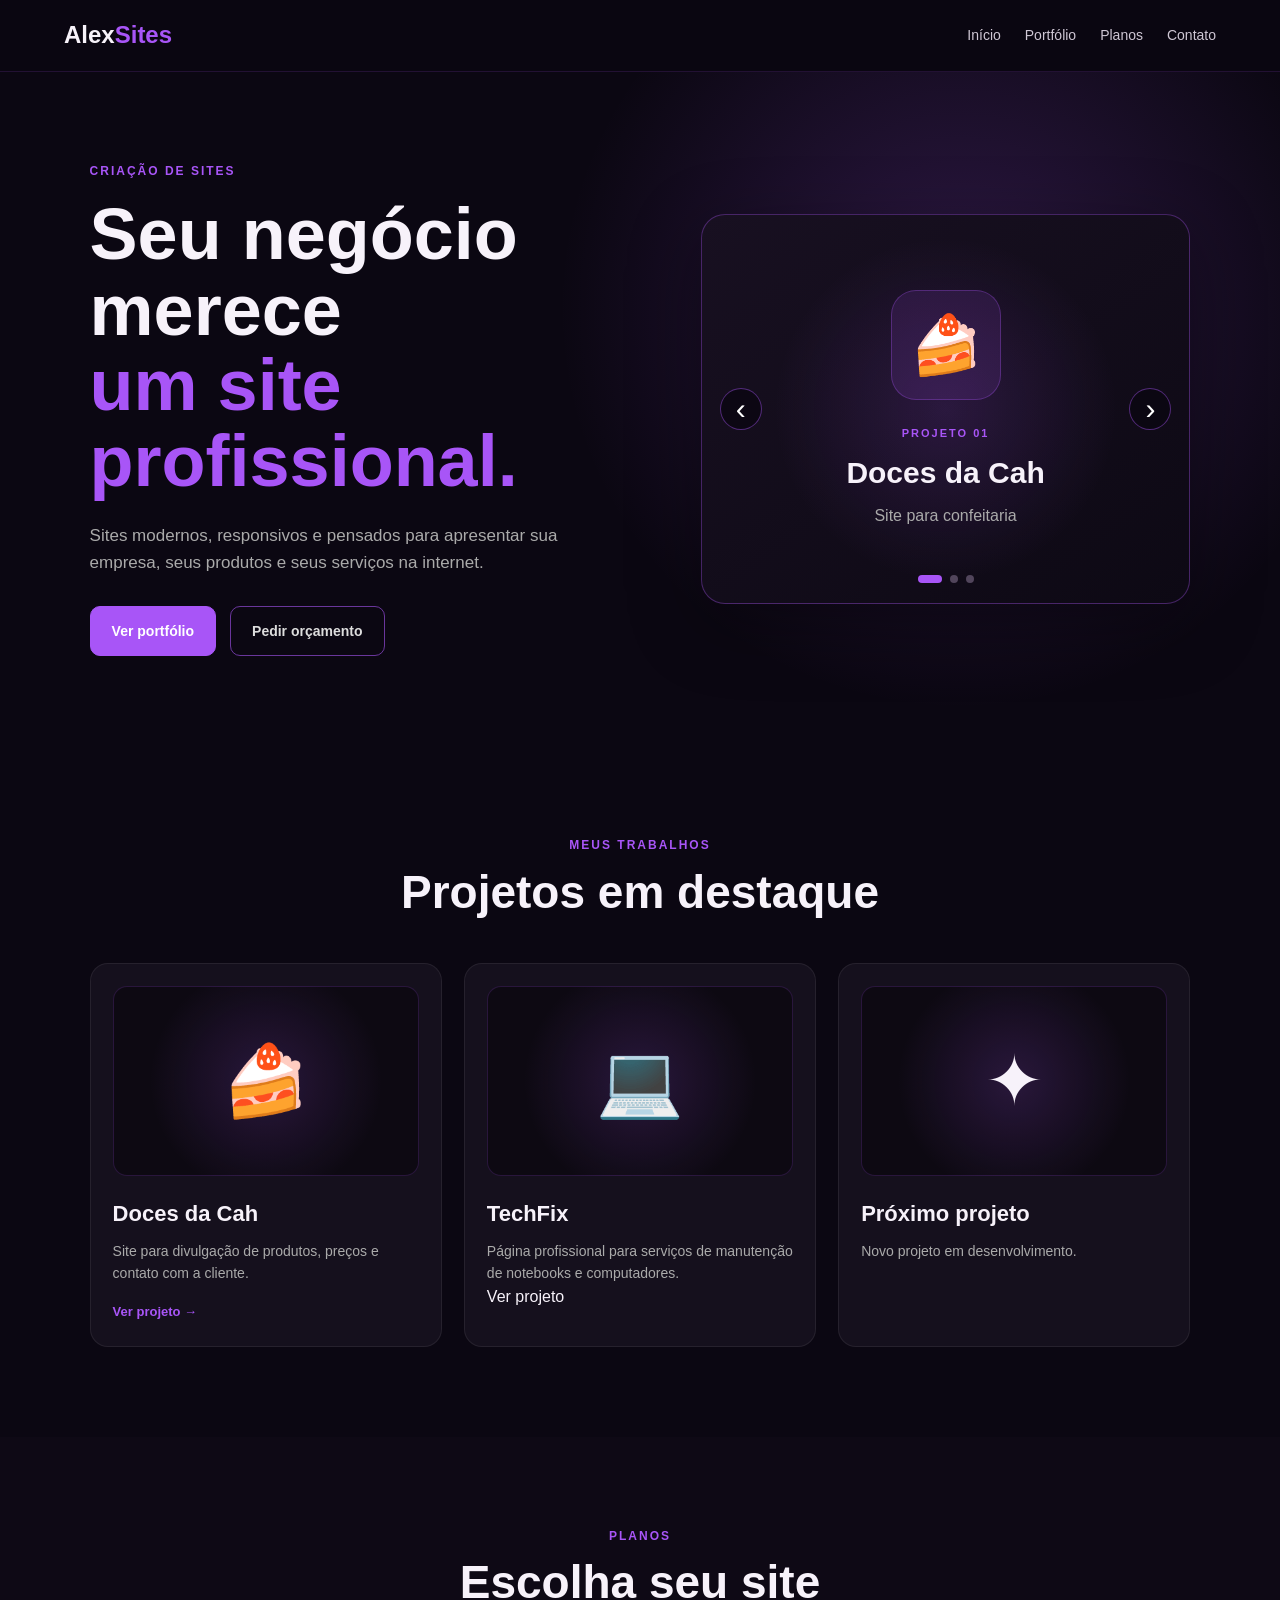
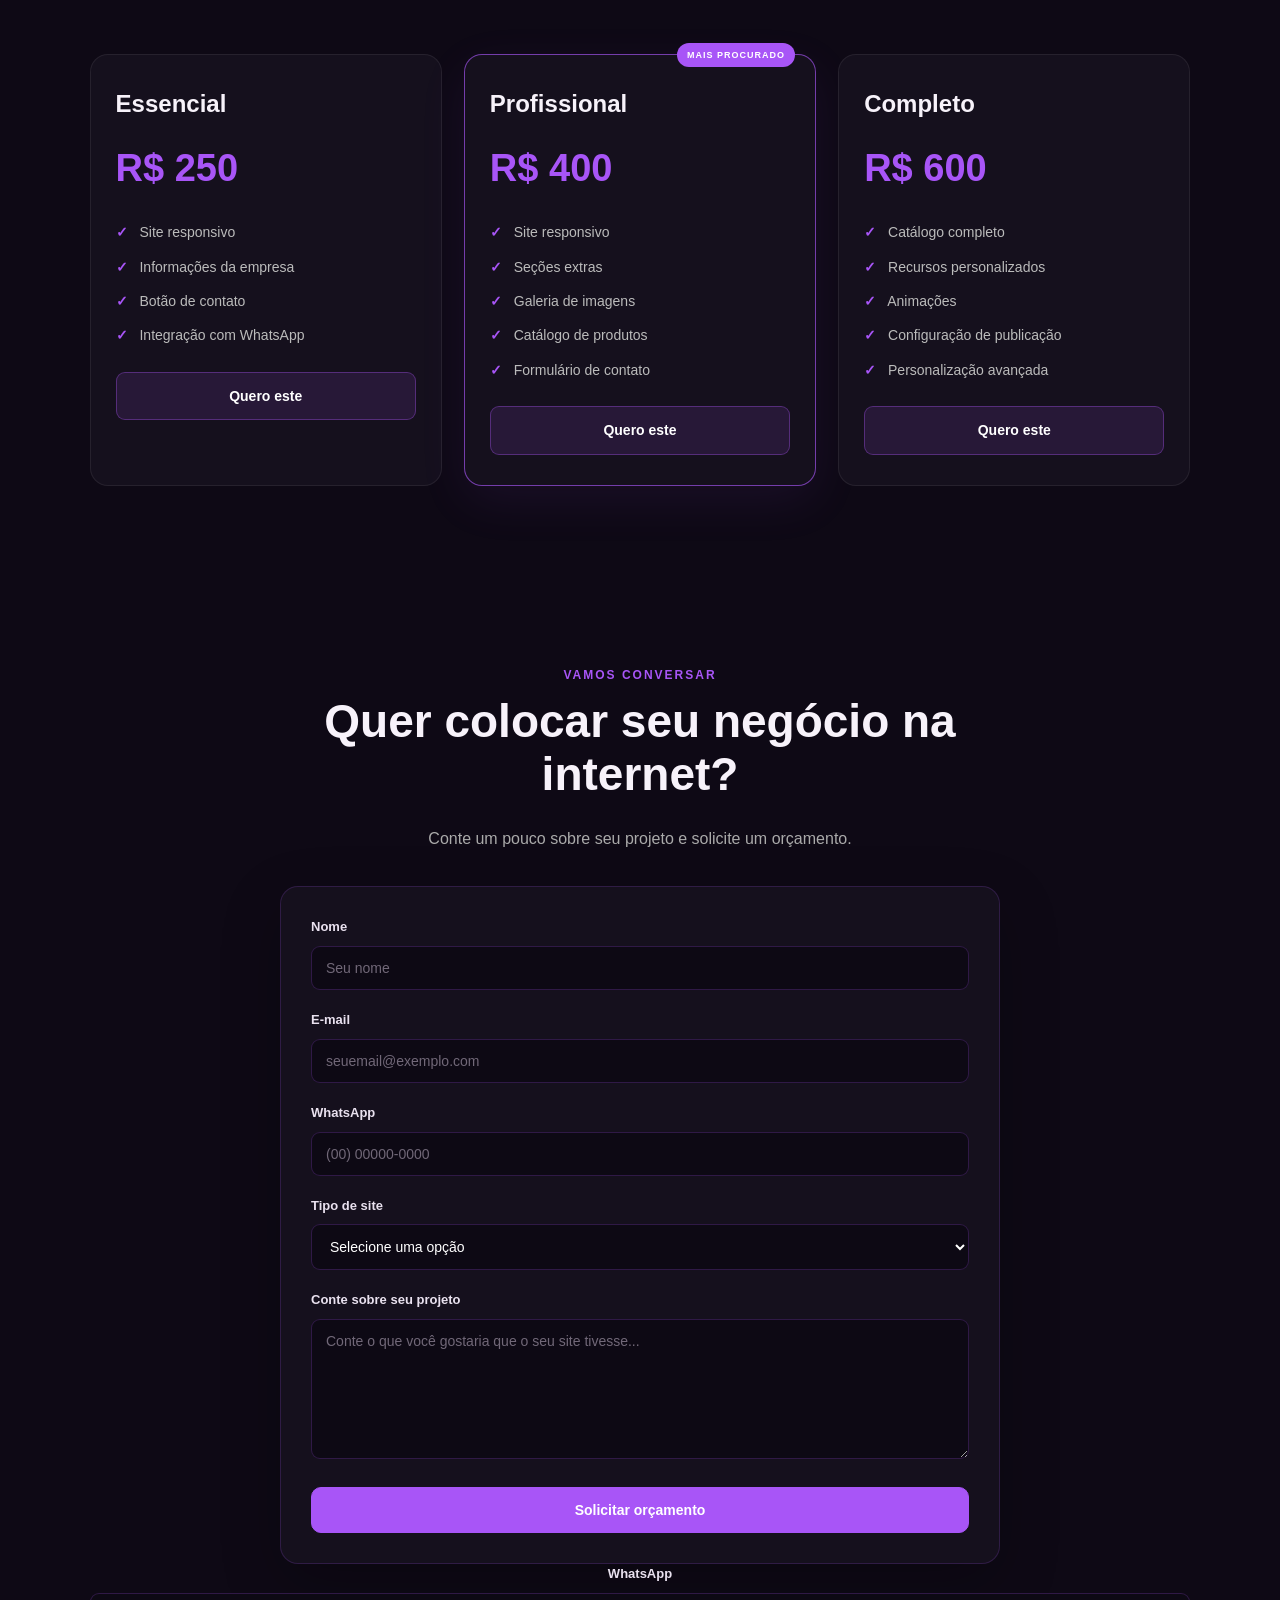
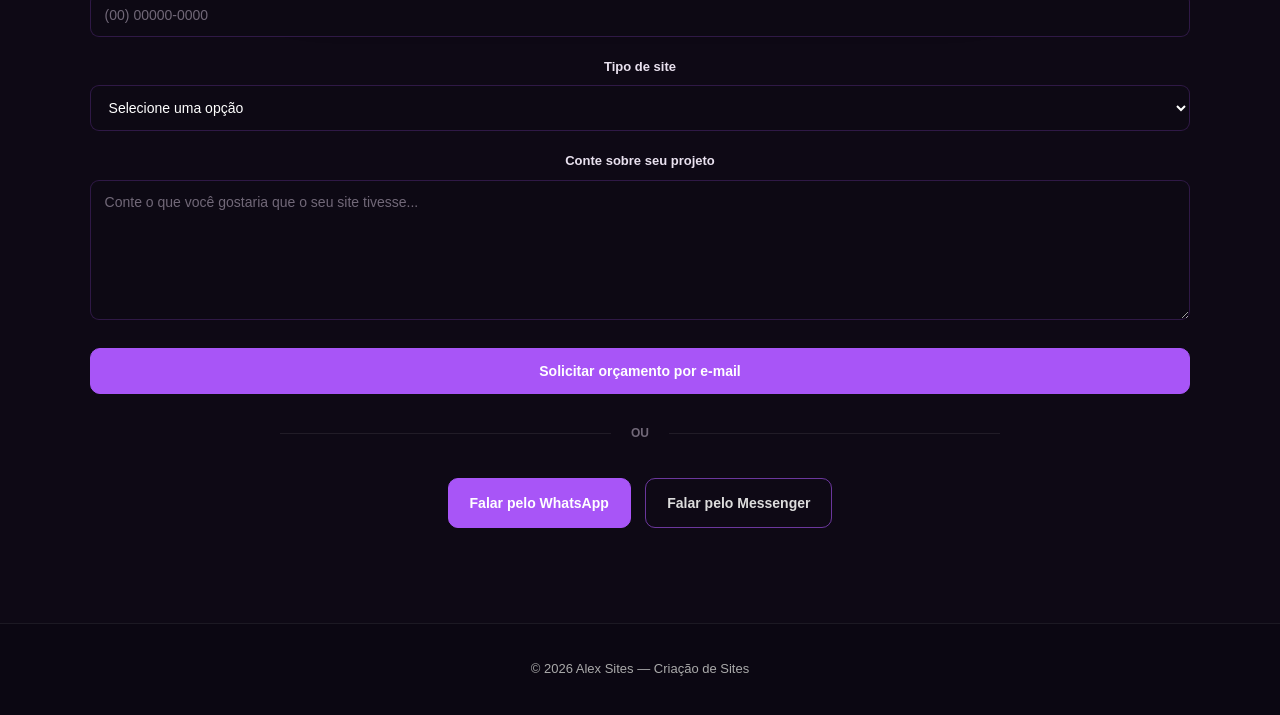
==== commit c300342c: "Update index.html" ====
--- a/index.html
+++ b/index.html
@@ -577,51 +577,150 @@
 
 
 
-    <!-- FORMULÁRIO DE ORÇAMENTO -->
-
-    <form
-        class="budget-form"
-        action="mailto:alexsites.contato@gmail.com"
-        method="post"
-        enctype="text/plain"
+   
+<!-- =====================================================
+     FORMULÁRIO DE ORÇAMENTO
+====================================================== -->
+
+<form
+    class="budget-form"
+    action="https://formsubmit.co/alexsites.contato@gmail.com"
+    method="POST"
+>
+
+    <!-- Configurações do envio -->
+
+    <input
+        type="hidden"
+        name="_subject"
+        value="Novo orçamento — Alex Sites"
     >
 
-
-        <div class="form-group">
-
-            <label for="nome">
-                Nome
-            </label>
-
-
-            <input
-                type="text"
-                id="nome"
-                name="Nome"
-                placeholder="Seu nome"
-                required
-            >
-
-        </div>
-
-
-
-        <div class="form-group">
-
-            <label for="email">
-                E-mail
-            </label>
-
-
-            <input
-                type="email"
-                id="email"
-                name="E-mail"
-                placeholder="seuemail@exemplo.com"
-                required
-            >
-
-        </div>
+    <input
+        type="hidden"
+        name="_captcha"
+        value="false"
+    >
+
+    <input
+        type="hidden"
+        name="_template"
+        value="table"
+    >
+
+
+    <div class="form-group">
+
+        <label for="nome">
+            Nome
+        </label>
+
+        <input
+            type="text"
+            id="nome"
+            name="Nome"
+            placeholder="Seu nome"
+            required
+        >
+
+    </div>
+
+
+    <div class="form-group">
+
+        <label for="email">
+            E-mail
+        </label>
+
+        <input
+            type="email"
+            id="email"
+            name="E-mail"
+            placeholder="seuemail@exemplo.com"
+            required
+        >
+
+    </div>
+
+
+    <div class="form-group">
+
+        <label for="whatsapp">
+            WhatsApp
+        </label>
+
+        <input
+            type="tel"
+            id="whatsapp"
+            name="WhatsApp"
+            placeholder="(00) 00000-0000"
+        >
+
+    </div>
+
+
+    <div class="form-group">
+
+        <label for="tipo-site">
+            Tipo de site
+        </label>
+
+        <select
+            id="tipo-site"
+            name="Tipo de site"
+            required
+        >
+
+            <option value="">
+                Selecione uma opção
+            </option>
+
+            <option value="Site Essencial - R$ 250">
+                Site Essencial — R$ 250
+            </option>
+
+            <option value="Site Profissional - R$ 400">
+                Site Profissional — R$ 400
+            </option>
+
+            <option value="Site Completo - R$ 600">
+                Site Completo — R$ 600
+            </option>
+
+            <option value="Projeto personalizado">
+                Projeto personalizado
+            </option>
+
+        </select>
+
+    </div>
+
+
+    <div class="form-group">
+
+        <label for="mensagem">
+            Conte sobre seu projeto
+        </label>
+
+        <textarea
+            id="mensagem"
+            name="Mensagem"
+            rows="6"
+            placeholder="Conte o que você gostaria que o seu site tivesse..."
+            required
+        ></textarea>
+
+    </div>
+
+
+    <button
+        type="submit"
+        class="budget-btn"
+    >
+        Solicitar orçamento
+    </button>
+
+</form>
 
 
 
--- a/style.css
+++ b/style.css
@@ -1,3 +1,4 @@
+
 * {
     box-sizing: border-box;
     margin: 0;
@@ -545,8 +546,150 @@
     color: #aaa;
 }
 
-.contact .btn-primary {
-    display: inline-block;
+/* =========================
+   FORMULÁRIO DE ORÇAMENTO
+========================= */
+
+.budget-form {
+    width: 100%;
+    max-width: 720px;
+    margin: 35px auto 0;
+
+    padding: 30px;
+
+    text-align: left;
+
+    background: #15101d;
+    border: 1px solid rgba(168, 85, 247, 0.18);
+    border-radius: 18px;
+
+    box-shadow: 0 20px 60px rgba(0, 0, 0, 0.22);
+}
+
+.form-group {
+    margin-bottom: 20px;
+}
+
+.form-group label {
+    display: block;
+
+    margin-bottom: 8px;
+
+    color: #e9e1ef;
+
+    font-size: 13px;
+    font-weight: 800;
+}
+
+.form-group input,
+.form-group select,
+.form-group textarea {
+    width: 100%;
+
+    padding: 13px 14px;
+
+    border: 1px solid rgba(168, 85, 247, 0.22);
+    border-radius: 9px;
+
+    background: #0d0914;
+    color: #fff;
+
+    font-family: inherit;
+    font-size: 14px;
+
+    outline: none;
+
+    transition:
+        border-color 0.25s,
+        box-shadow 0.25s;
+}
+
+.form-group input::placeholder,
+.form-group textarea::placeholder {
+    color: #716878;
+}
+
+.form-group input:focus,
+.form-group select:focus,
+.form-group textarea:focus {
+    border-color: #a855f7;
+
+    box-shadow:
+        0 0 0 3px rgba(168, 85, 247, 0.10);
+}
+
+.form-group select {
+    cursor: pointer;
+}
+
+.form-group textarea {
+    resize: vertical;
+    min-height: 140px;
+}
+
+.budget-btn {
+    width: 100%;
+
+    padding: 14px 20px;
+
+    border: 1px solid #a855f7;
+    border-radius: 10px;
+
+    background: #a855f7;
+    color: #fff;
+
+    font-family: inherit;
+    font-size: 14px;
+    font-weight: 800;
+
+    cursor: pointer;
+
+    transition: 0.25s;
+}
+
+.budget-btn:hover {
+    background: #9333ea;
+    transform: translateY(-2px);
+}
+
+/* =========================
+   DIVISOR DO CONTATO
+========================= */
+
+.contact-divider {
+    max-width: 720px;
+    margin: 30px auto;
+
+    display: flex;
+    align-items: center;
+    gap: 15px;
+
+    color: #716878;
+
+    font-size: 12px;
+    font-weight: 800;
+}
+
+.contact-divider::before,
+.contact-divider::after {
+    content: "";
+
+    flex: 1;
+
+    height: 1px;
+
+    background: rgba(255, 255, 255, 0.08);
+}
+
+.contact-divider span {
+    padding: 0 5px;
+}
+
+/* Botões de contato */
+
+.contact .btn-primary,
+.contact .btn-secondary {
+    margin: 5px;
 }
 
 /* =========================
@@ -625,4 +768,16 @@
     .project-image {
         height: 170px;
     }
-}
+
+    .budget-form {
+        padding: 22px 18px;
+    }
+
+    .contact .btn-primary,
+    .contact .btn-secondary {
+        display: block;
+        width: 100%;
+        margin: 10px 0;
+    }
+}
+
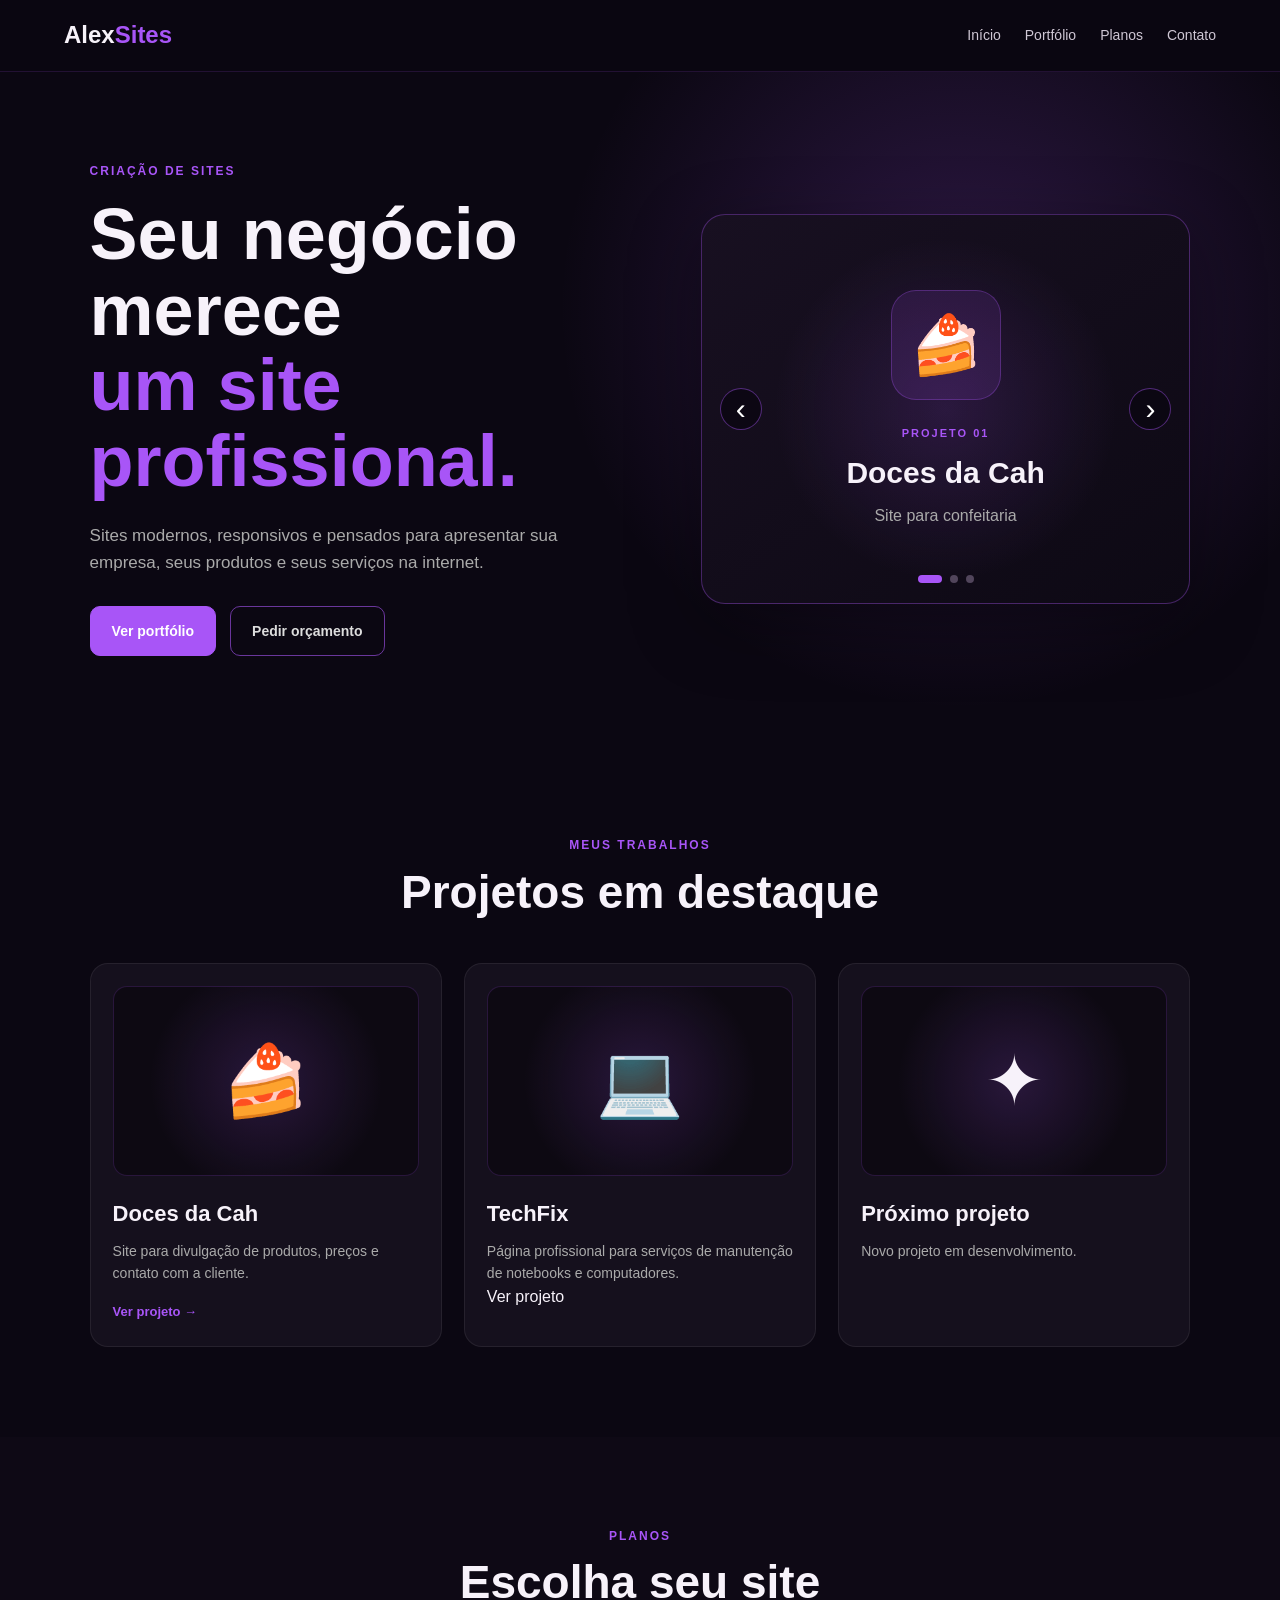
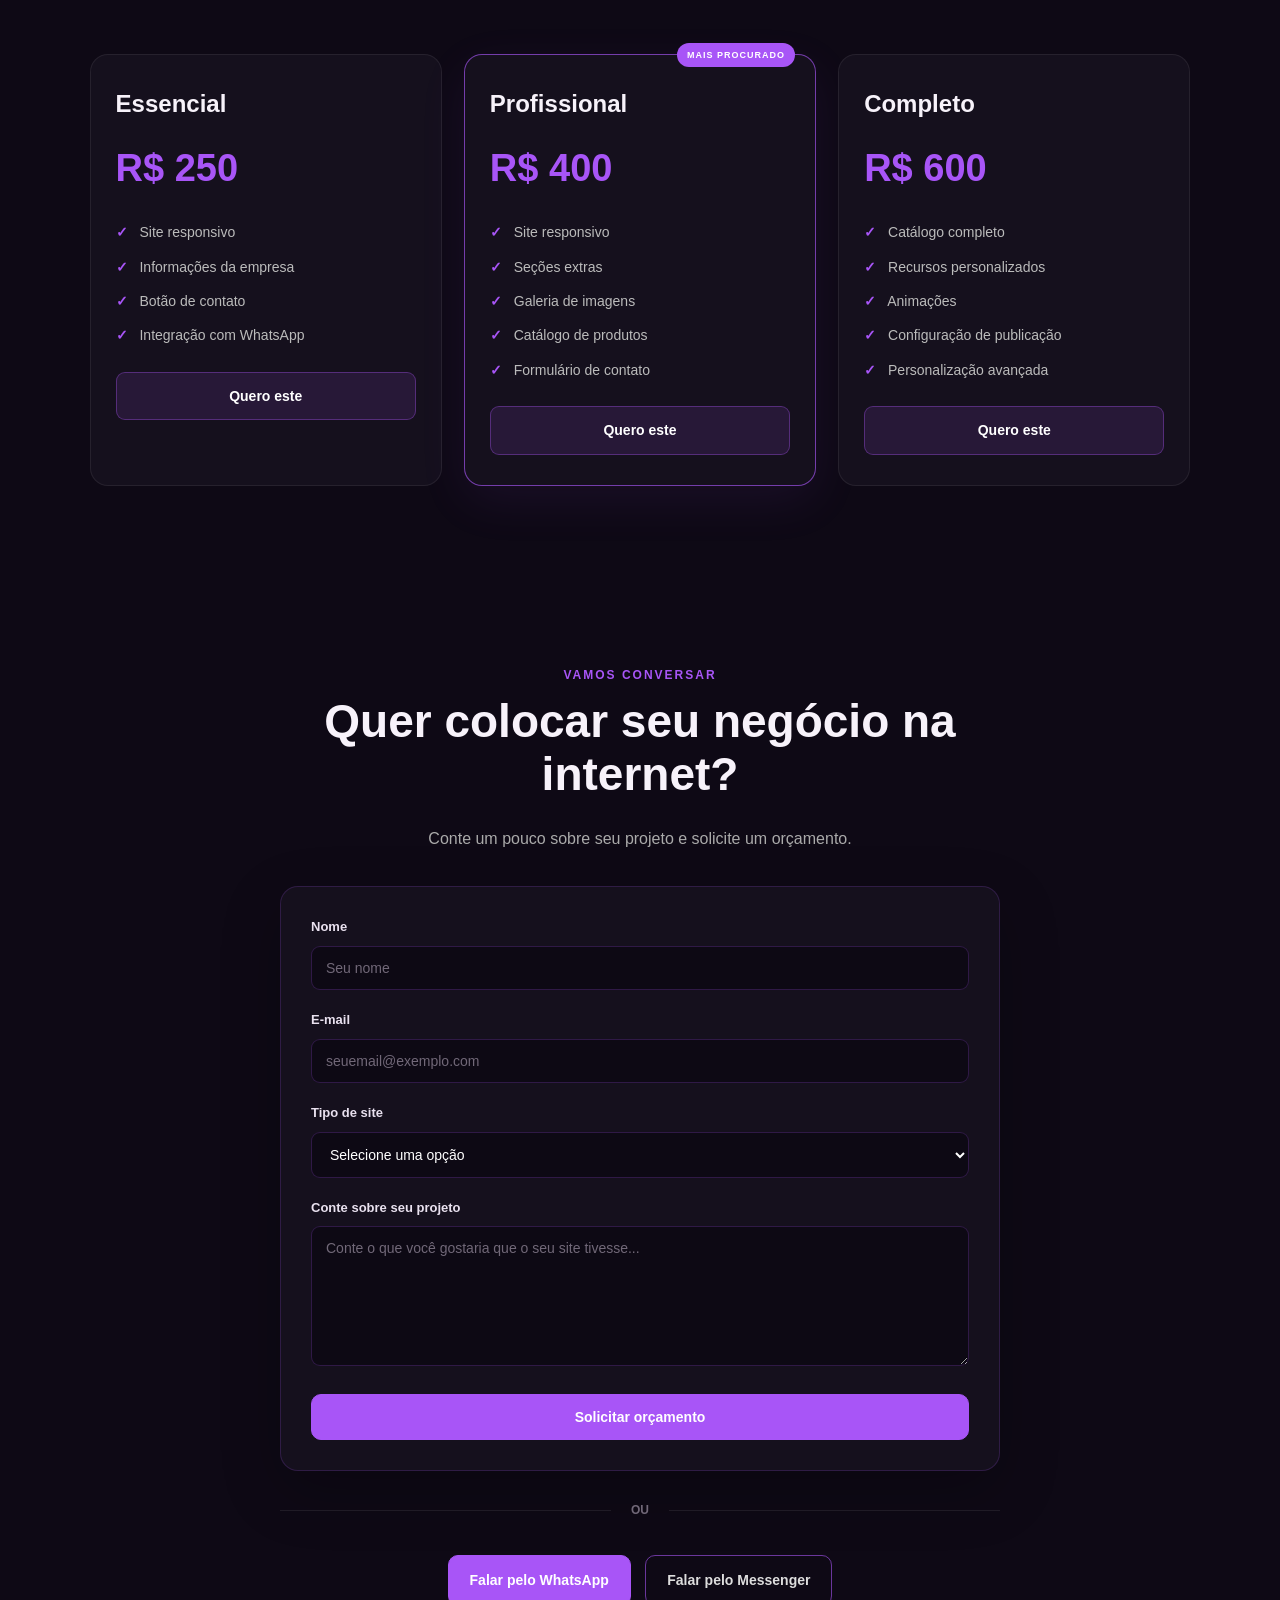
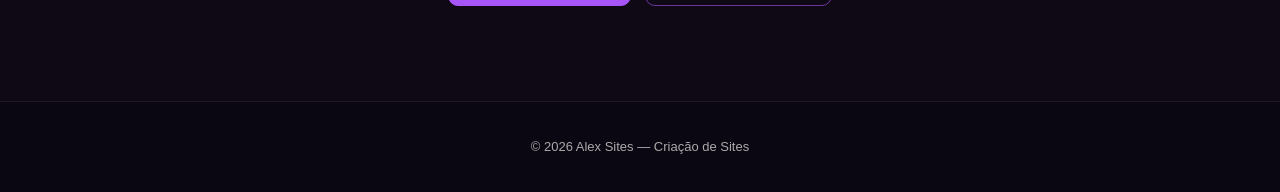
==== commit f3fe9e2b: "Update index.html" ====
--- a/index.html
+++ b/index.html
@@ -3,8 +3,13 @@
 <html lang="pt-BR">
 
 <head>
+
     <meta charset="UTF-8">
-    <meta name="viewport" content="width=device-width, initial-scale=1.0">
+
+    <meta
+        name="viewport"
+        content="width=device-width, initial-scale=1.0"
+    >
 
     <title>Alex Sites | Criação de Sites</title>
 
@@ -13,12 +18,20 @@
         content="Alex Sites — criação de sites profissionais, modernos e responsivos para empresas e pequenos negócios."
     >
 
-    <link rel="stylesheet" href="style.css">
+    <link
+        rel="stylesheet"
+        href="style.css"
+    >
+
 </head>
 
 
 <body>
 
+
+<!-- =====================================================
+     HEADER
+====================================================== -->
 
 <header>
 
@@ -50,6 +63,7 @@
 </header>
 
 
+
 <main>
 
 
@@ -57,10 +71,14 @@
      HERO
 ====================================================== -->
 
-<section class="hero" id="inicio">
+<section
+    class="hero"
+    id="inicio"
+>
 
 
     <div class="hero-text">
+
 
         <p class="mini-title">
             CRIAÇÃO DE SITES
@@ -87,6 +105,7 @@
 
 
         <div class="hero-buttons">
+
 
             <a
                 href="#portfolio"
@@ -103,7 +122,9 @@
                 Pedir orçamento
             </a>
 
-        </div>
+
+        </div>
+
 
     </div>
 
@@ -120,22 +141,27 @@
 
         <div class="slider-card active">
 
+
             <div class="project-icon">
                 🍰
             </div>
+
 
             <p>
                 PROJETO 01
             </p>
 
+
             <h3>
                 Doces da Cah
             </h3>
 
+
             <span>
                 Site para confeitaria
             </span>
 
+
         </div>
 
 
@@ -143,23 +169,28 @@
         <!-- PROJETO 02 -->
 
         <div class="slider-card">
+
 
             <div class="project-icon">
                 💻
             </div>
+
 
             <p>
                 PROJETO 02
             </p>
 
+
             <h3>
                 TechFix
             </h3>
 
+
             <span>
                 Manutenção de notebooks
             </span>
 
+
         </div>
 
 
@@ -167,28 +198,33 @@
         <!-- PROJETO 03 -->
 
         <div class="slider-card">
+
 
             <div class="project-icon">
                 ＋
             </div>
+
 
             <p>
                 PROJETO 03
             </p>
 
+
             <h3>
                 Em breve
             </h3>
 
+
             <span>
                 Novo projeto em desenvolvimento
             </span>
 
-        </div>
-
-
-
-        <!-- BOTÕES DO SLIDE -->
+
+        </div>
+
+
+
+        <!-- BOTÃO ANTERIOR -->
 
         <button
             class="slider-btn prev"
@@ -199,6 +235,9 @@
         </button>
 
 
+
+        <!-- BOTÃO PRÓXIMO -->
+
         <button
             class="slider-btn next"
             onclick="mudarSlide(1)"
@@ -213,24 +252,30 @@
 
         <div class="slider-dots">
 
+
             <span
                 class="dot active"
                 onclick="irParaSlide(0)"
             ></span>
 
+
             <span
                 class="dot"
                 onclick="irParaSlide(1)"
             ></span>
 
+
             <span
                 class="dot"
                 onclick="irParaSlide(2)"
             ></span>
 
-        </div>
+
+        </div>
+
 
     </div>
+
 
 </section>
 
@@ -248,20 +293,22 @@
 
     <div class="section-title">
 
+
         <p>
             MEUS TRABALHOS
         </p>
 
+
         <h2>
             Projetos em destaque
         </h2>
 
+
     </div>
 
 
 
     <div class="portfolio-grid">
-
 
 
         <!-- DOCES DA CAH -->
@@ -271,6 +318,7 @@
             class="project project-link"
         >
 
+
             <div class="project-image cake">
                 🍰
             </div>
@@ -282,10 +330,8 @@
 
 
             <p>
-
                 Site para divulgação de produtos, preços e contato
                 com a cliente.
-
             </p>
 
 
@@ -293,6 +339,7 @@
                 Ver projeto →
             </span>
 
+
         </a>
 
 
@@ -313,10 +360,8 @@
 
 
             <p>
-
                 Página profissional para serviços de manutenção
                 de notebooks e computadores.
-
             </p>
 
 
@@ -324,10 +369,12 @@
                 href="projetosprojetos/techfix.html"
                 class="project-link"
                 target="_blank"
+                rel="noopener noreferrer"
             >
                 Ver projeto
             </a>
 
+
         </article>
 
 
@@ -348,15 +395,15 @@
 
 
             <p>
-
                 Novo projeto em desenvolvimento.
-
             </p>
 
+
         </article>
 
 
     </div>
+
 
 </section>
 
@@ -374,14 +421,17 @@
 
     <div class="section-title">
 
+
         <p>
             PLANOS
         </p>
 
+
         <h2>
             Escolha seu site
         </h2>
 
+
     </div>
 
 
@@ -389,10 +439,10 @@
     <div class="plans-grid">
 
 
-
         <!-- ESSENCIAL -->
 
         <div class="plan">
+
 
             <h3>
                 Essencial
@@ -406,21 +456,26 @@
 
             <ul>
 
+
                 <li>
                     Site responsivo
                 </li>
 
+
                 <li>
                     Informações da empresa
                 </li>
 
+
                 <li>
                     Botão de contato
                 </li>
 
+
                 <li>
                     Integração com WhatsApp
                 </li>
+
 
             </ul>
 
@@ -432,6 +487,7 @@
                 Quero este
             </a>
 
+
         </div>
 
 
@@ -458,25 +514,31 @@
 
             <ul>
 
+
                 <li>
                     Site responsivo
                 </li>
 
+
                 <li>
                     Seções extras
                 </li>
 
+
                 <li>
                     Galeria de imagens
                 </li>
 
+
                 <li>
                     Catálogo de produtos
                 </li>
 
+
                 <li>
                     Formulário de contato
                 </li>
+
 
             </ul>
 
@@ -488,6 +550,7 @@
                 Quero este
             </a>
 
+
         </div>
 
 
@@ -495,6 +558,7 @@
         <!-- COMPLETO -->
 
         <div class="plan">
+
 
             <h3>
                 Completo
@@ -508,25 +572,31 @@
 
             <ul>
 
+
                 <li>
                     Catálogo completo
                 </li>
 
+
                 <li>
                     Recursos personalizados
                 </li>
 
+
                 <li>
                     Animações
                 </li>
 
+
                 <li>
                     Configuração de publicação
                 </li>
 
+
                 <li>
                     Personalização avançada
                 </li>
+
 
             </ul>
 
@@ -538,10 +608,12 @@
                 Quero este
             </a>
 
+
         </div>
 
 
     </div>
+
 
 </section>
 
@@ -559,6 +631,7 @@
 
     <div class="section-title">
 
+
         <p>
             VAMOS CONVERSAR
         </p>
@@ -568,6 +641,7 @@
             Quer colocar seu negócio na internet?
         </h2>
 
+
     </div>
 
 
@@ -577,172 +651,91 @@
 
 
 
-   
-<!-- =====================================================
-     FORMULÁRIO DE ORÇAMENTO
-====================================================== -->
-
-<form
-    class="budget-form"
-    action="https://formsubmit.co/alexsites.contato@gmail.com"
-    method="POST"
->
-
-    <!-- Configurações do envio -->
-
-    <input
-        type="hidden"
-        name="_subject"
-        value="Novo orçamento — Alex Sites"
+    <!-- =================================================
+         FORMULÁRIO DE ORÇAMENTO
+    ================================================== -->
+
+    <form
+        class="budget-form"
+        action="https://formsubmit.co/alexsites.contato@gmail.com"
+        method="POST"
     >
 
-    <input
-        type="hidden"
-        name="_captcha"
-        value="false"
-    >
-
-    <input
-        type="hidden"
-        name="_template"
-        value="table"
-    >
-
-
-    <div class="form-group">
-
-        <label for="nome">
-            Nome
-        </label>
+
+        <!-- CONFIGURAÇÕES DO FORMULÁRIO -->
 
         <input
-            type="text"
-            id="nome"
-            name="Nome"
-            placeholder="Seu nome"
-            required
+            type="hidden"
+            name="_subject"
+            value="Novo orçamento — Alex Sites"
         >
 
-    </div>
-
-
-    <div class="form-group">
-
-        <label for="email">
-            E-mail
-        </label>
 
         <input
-            type="email"
-            id="email"
-            name="E-mail"
-            placeholder="seuemail@exemplo.com"
-            required
+            type="hidden"
+            name="_captcha"
+            value="false"
         >
 
-    </div>
-
-
-    <div class="form-group">
-
-        <label for="whatsapp">
-            WhatsApp
-        </label>
 
         <input
-            type="tel"
-            id="whatsapp"
-            name="WhatsApp"
-            placeholder="(00) 00000-0000"
+            type="hidden"
+            name="_template"
+            value="table"
         >
 
-    </div>
-
-
-    <div class="form-group">
-
-        <label for="tipo-site">
-            Tipo de site
-        </label>
-
-        <select
-            id="tipo-site"
-            name="Tipo de site"
-            required
-        >
-
-            <option value="">
-                Selecione uma opção
-            </option>
-
-            <option value="Site Essencial - R$ 250">
-                Site Essencial — R$ 250
-            </option>
-
-            <option value="Site Profissional - R$ 400">
-                Site Profissional — R$ 400
-            </option>
-
-            <option value="Site Completo - R$ 600">
-                Site Completo — R$ 600
-            </option>
-
-            <option value="Projeto personalizado">
-                Projeto personalizado
-            </option>
-
-        </select>
-
-    </div>
-
-
-    <div class="form-group">
-
-        <label for="mensagem">
-            Conte sobre seu projeto
-        </label>
-
-        <textarea
-            id="mensagem"
-            name="Mensagem"
-            rows="6"
-            placeholder="Conte o que você gostaria que o seu site tivesse..."
-            required
-        ></textarea>
-
-    </div>
-
-
-    <button
-        type="submit"
-        class="budget-btn"
-    >
-        Solicitar orçamento
-    </button>
-
-</form>
-
-
+
+
+        <!-- NOME -->
 
         <div class="form-group">
 
-            <label for="whatsapp">
-                WhatsApp
+
+            <label for="nome">
+                Nome
             </label>
 
 
             <input
-                type="tel"
-                id="whatsapp"
-                name="WhatsApp"
-                placeholder="(00) 00000-0000"
+                type="text"
+                id="nome"
+                name="Nome"
+                placeholder="Seu nome"
+                required
             >
 
-        </div>
-
-
+
+        </div>
+
+
+
+        <!-- E-MAIL -->
 
         <div class="form-group">
+
+
+            <label for="email">
+                E-mail
+            </label>
+
+
+            <input
+                type="email"
+                id="email"
+                name="E-mail"
+                placeholder="seuemail@exemplo.com"
+                required
+            >
+
+
+        </div>
+
+
+
+        <!-- TIPO DE SITE -->
+
+        <div class="form-group">
+
 
             <label for="tipo-site">
                 Tipo de site
@@ -755,6 +748,7 @@
                 required
             >
 
+
                 <option value="">
                     Selecione uma opção
                 </option>
@@ -779,13 +773,18 @@
                     Projeto personalizado
                 </option>
 
+
             </select>
 
-        </div>
-
-
+
+        </div>
+
+
+
+        <!-- MENSAGEM -->
 
         <div class="form-group">
+
 
             <label for="mensagem">
                 Conte sobre seu projeto
@@ -800,15 +799,18 @@
                 required
             ></textarea>
 
-        </div>
-
-
+
+        </div>
+
+
+
+        <!-- SUBMIT -->
 
         <button
             type="submit"
             class="budget-btn"
         >
-            Solicitar orçamento por e-mail
+            Solicitar orçamento
         </button>
 
 
@@ -816,19 +818,25 @@
 
 
 
-    <!-- DIVISOR -->
+    <!-- =================================================
+         DIVISOR
+    ================================================== -->
 
     <div class="contact-divider">
+
 
         <span>
             OU
         </span>
 
+
     </div>
 
 
 
-    <!-- WHATSAPP -->
+    <!-- =================================================
+         WHATSAPP
+    ================================================== -->
 
     <a
         href="https://wa.me/5519971262978"
@@ -841,7 +849,9 @@
 
 
 
-    <!-- MESSENGER -->
+    <!-- =================================================
+         MESSENGER
+    ================================================== -->
 
     <a
         href="https://m.me/"
@@ -866,18 +876,23 @@
 
 <footer>
 
+
     <p>
         © 2026 Alex Sites — Criação de Sites
     </p>
 
+
 </footer>
 
 
 
+<!-- =====================================================
+     JAVASCRIPT
+====================================================== -->
+
 <script src="script.js"></script>
 
 
 </body>
 
 </html>
-
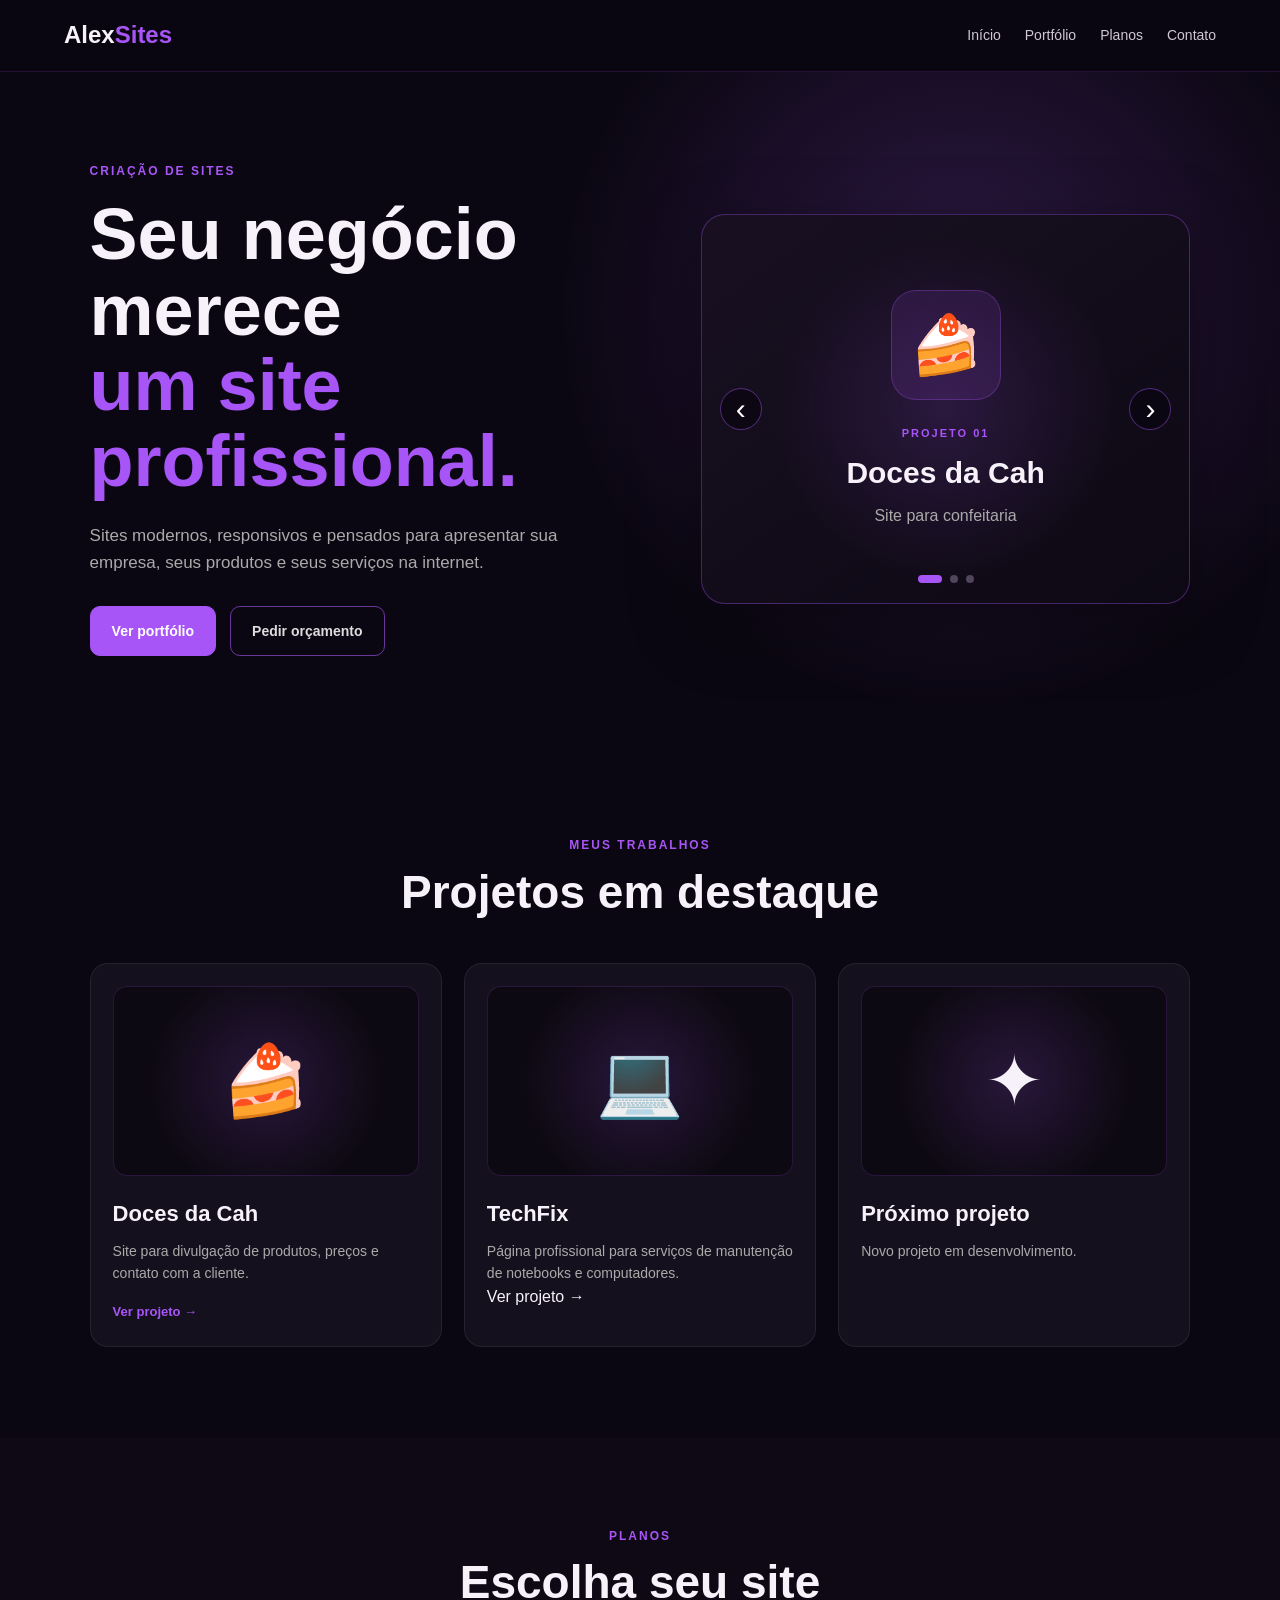
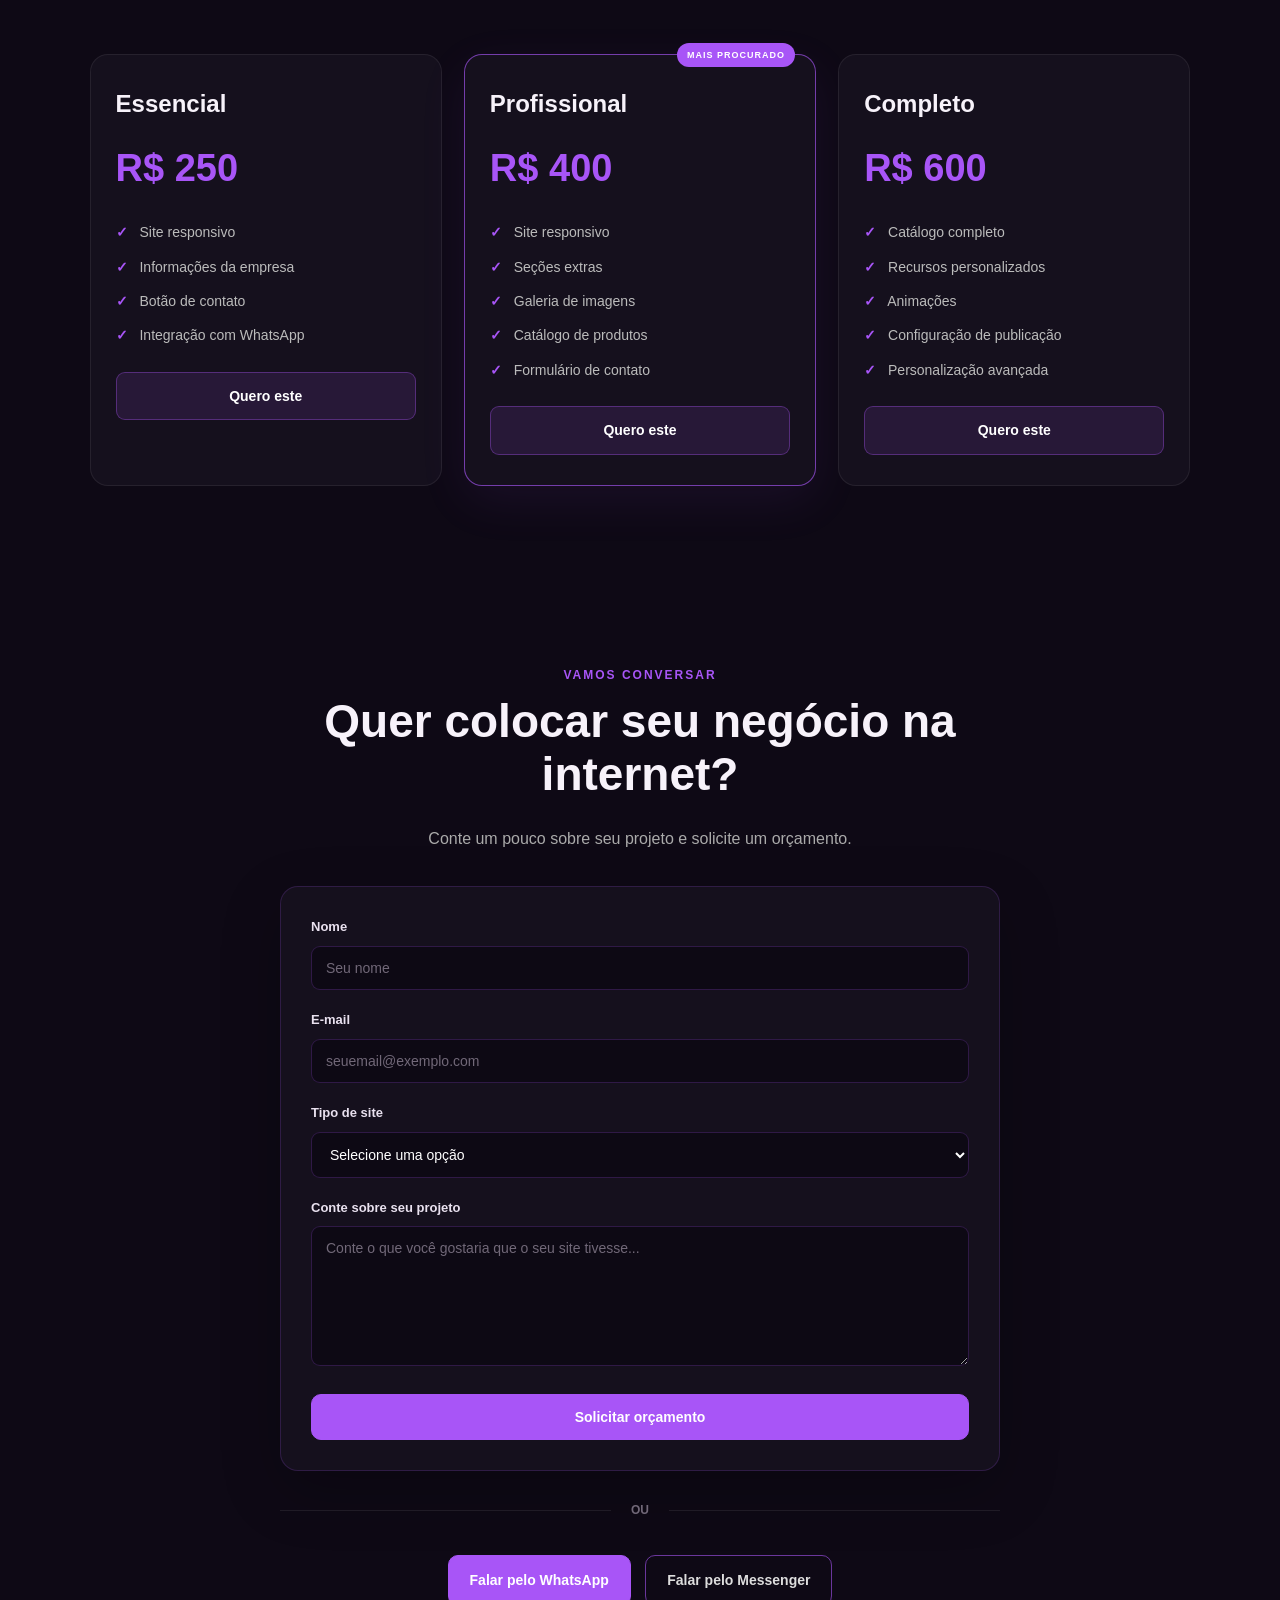
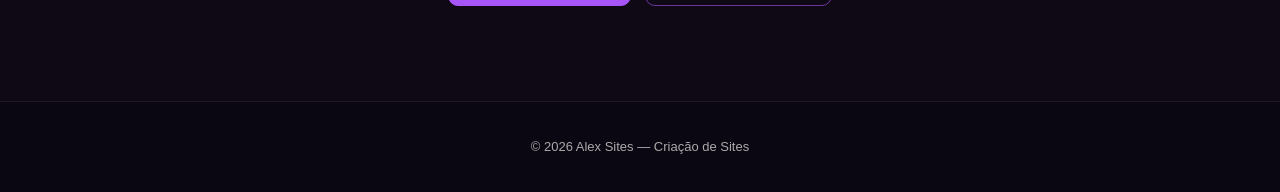
==== commit 78e8d35c: "Update index.html" ====
--- a/index.html
+++ b/index.html
@@ -1,33 +1,33 @@
-
 <!DOCTYPE html>
+
 <html lang="pt-BR">
 
 <head>
 
-    <meta charset="UTF-8">
-
-    <meta
-        name="viewport"
-        content="width=device-width, initial-scale=1.0"
-    >
-
-    <title>Alex Sites | Criação de Sites</title>
-
-    <meta
-        name="description"
-        content="Alex Sites — criação de sites profissionais, modernos e responsivos para empresas e pequenos negócios."
-    >
-
-    <link
-        rel="stylesheet"
-        href="style.css"
-    >
+
+<meta charset="UTF-8">
+
+<meta
+    name="viewport"
+    content="width=device-width, initial-scale=1.0"
+>
+
+<title>Alex Sites | Criação de Sites</title>
+
+<meta
+    name="description"
+    content="Alex Sites — criação de sites profissionais, modernos e responsivos para empresas e pequenos negócios."
+>
+
+<link
+    rel="stylesheet"
+    href="style.css"
+>
+
 
 </head>
 
-
 <body>
-
 
 <!-- =====================================================
      HEADER
@@ -35,37 +35,35 @@
 
 <header>
 
-    <div class="logo">
-        Alex<span>Sites</span>
-    </div>
-
-
-    <nav>
-
-        <a href="#inicio">
-            Início
-        </a>
-
-        <a href="#portfolio">
-            Portfólio
-        </a>
-
-        <a href="#planos">
-            Planos
-        </a>
-
-        <a href="#contato">
-            Contato
-        </a>
-
-    </nav>
+
+<div class="logo">
+    Alex<span>Sites</span>
+</div>
+
+<nav>
+
+    <a href="#inicio">
+        Início
+    </a>
+
+    <a href="#portfolio">
+        Portfólio
+    </a>
+
+    <a href="#planos">
+        Planos
+    </a>
+
+    <a href="#contato">
+        Contato
+    </a>
+
+</nav>
+
 
 </header>
 
-
-
 <main>
-
 
 <!-- =====================================================
      HERO
@@ -77,209 +75,172 @@
 >
 
 
-    <div class="hero-text">
-
-
-        <p class="mini-title">
-            CRIAÇÃO DE SITES
+<div class="hero-text">
+
+    <p class="mini-title">
+        CRIAÇÃO DE SITES
+    </p>
+
+    <h1>
+
+        Seu negócio merece
+
+        <span>
+            um site profissional.
+        </span>
+
+    </h1>
+
+    <p>
+        Sites modernos, responsivos e pensados para apresentar
+        sua empresa, seus produtos e seus serviços na internet.
+    </p>
+
+    <div class="hero-buttons">
+
+        <a
+            href="#portfolio"
+            class="btn-primary"
+        >
+            Ver portfólio
+        </a>
+
+        <a
+            href="#contato"
+            class="btn-secondary"
+        >
+            Pedir orçamento
+        </a>
+
+    </div>
+
+</div>
+
+
+<!-- =================================================
+     SLIDE DO PORTFÓLIO
+================================================== -->
+
+<div class="portfolio-slider">
+
+    <!-- PROJETO 01 -->
+
+    <div class="slider-card active">
+
+        <div class="project-icon">
+            🍰
+        </div>
+
+        <p>
+            PROJETO 01
         </p>
 
-
-        <h1>
-
-            Seu negócio merece
-
-            <span>
-                um site profissional.
-            </span>
-
-        </h1>
-
+        <h3>
+            Doces da Cah
+        </h3>
+
+        <span>
+            Site para confeitaria
+        </span>
+
+    </div>
+
+
+    <!-- PROJETO 02 -->
+
+    <div class="slider-card">
+
+        <div class="project-icon">
+            💻
+        </div>
 
         <p>
-
-            Sites modernos, responsivos e pensados para apresentar
-            sua empresa, seus produtos e seus serviços na internet.
-
+            PROJETO 02
         </p>
 
-
-        <div class="hero-buttons">
-
-
-            <a
-                href="#portfolio"
-                class="btn-primary"
-            >
-                Ver portfólio
-            </a>
-
-
-            <a
-                href="#contato"
-                class="btn-secondary"
-            >
-                Pedir orçamento
-            </a>
-
-
-        </div>
-
-
-    </div>
-
-
-
-    <!-- =================================================
-         SLIDE DO PORTFÓLIO
-    ================================================== -->
-
-    <div class="portfolio-slider">
-
-
-        <!-- PROJETO 01 -->
-
-        <div class="slider-card active">
-
-
-            <div class="project-icon">
-                🍰
-            </div>
-
-
-            <p>
-                PROJETO 01
-            </p>
-
-
-            <h3>
-                Doces da Cah
-            </h3>
-
-
-            <span>
-                Site para confeitaria
-            </span>
-
-
-        </div>
-
-
-
-        <!-- PROJETO 02 -->
-
-        <div class="slider-card">
-
-
-            <div class="project-icon">
-                💻
-            </div>
-
-
-            <p>
-                PROJETO 02
-            </p>
-
-
-            <h3>
-                TechFix
-            </h3>
-
-
-            <span>
-                Manutenção de notebooks
-            </span>
-
-
-        </div>
-
-
-
-        <!-- PROJETO 03 -->
-
-        <div class="slider-card">
-
-
-            <div class="project-icon">
-                ＋
-            </div>
-
-
-            <p>
-                PROJETO 03
-            </p>
-
-
-            <h3>
-                Em breve
-            </h3>
-
-
-            <span>
-                Novo projeto em desenvolvimento
-            </span>
-
-
-        </div>
-
-
-
-        <!-- BOTÃO ANTERIOR -->
-
-        <button
-            class="slider-btn prev"
-            onclick="mudarSlide(-1)"
-            aria-label="Projeto anterior"
-        >
-            ‹
-        </button>
-
-
-
-        <!-- BOTÃO PRÓXIMO -->
-
-        <button
-            class="slider-btn next"
-            onclick="mudarSlide(1)"
-            aria-label="Próximo projeto"
-        >
-            ›
-        </button>
-
-
-
-        <!-- INDICADORES -->
-
-        <div class="slider-dots">
-
-
-            <span
-                class="dot active"
-                onclick="irParaSlide(0)"
-            ></span>
-
-
-            <span
-                class="dot"
-                onclick="irParaSlide(1)"
-            ></span>
-
-
-            <span
-                class="dot"
-                onclick="irParaSlide(2)"
-            ></span>
-
-
-        </div>
-
-
-    </div>
+        <h3>
+            TechFix
+        </h3>
+
+        <span>
+            Manutenção de notebooks
+        </span>
+
+    </div>
+
+
+    <!-- PROJETO 03 -->
+
+    <div class="slider-card">
+
+        <div class="project-icon">
+            ＋
+        </div>
+
+        <p>
+            PROJETO 03
+        </p>
+
+        <h3>
+            Em breve
+        </h3>
+
+        <span>
+            Novo projeto em desenvolvimento
+        </span>
+
+    </div>
+
+
+    <!-- BOTÃO ANTERIOR -->
+
+    <button
+        type="button"
+        class="slider-btn prev"
+        onclick="mudarSlide(-1)"
+        aria-label="Projeto anterior"
+    >
+        ‹
+    </button>
+
+
+    <!-- BOTÃO PRÓXIMO -->
+
+    <button
+        type="button"
+        class="slider-btn next"
+        onclick="mudarSlide(1)"
+        aria-label="Próximo projeto"
+    >
+        ›
+    </button>
+
+
+    <!-- INDICADORES -->
+
+    <div class="slider-dots">
+
+        <span
+            class="dot active"
+            onclick="irParaSlide(0)"
+        ></span>
+
+        <span
+            class="dot"
+            onclick="irParaSlide(1)"
+        ></span>
+
+        <span
+            class="dot"
+            onclick="irParaSlide(2)"
+        ></span>
+
+    </div>
+
+</div>
 
 
 </section>
-
-
 
 <!-- =====================================================
      PORTFÓLIO
@@ -291,123 +252,107 @@
 >
 
 
-    <div class="section-title">
-
+<div class="section-title">
+
+    <p>
+        MEUS TRABALHOS
+    </p>
+
+    <h2>
+        Projetos em destaque
+    </h2>
+
+</div>
+
+
+<div class="portfolio-grid">
+
+
+    <!-- =================================================
+         DOCES DA CAH
+    ================================================== -->
+
+    <a
+        href="projetosprojetos/doces-da-cah.html"
+        class="project project-link"
+    >
+
+        <div class="project-image cake">
+            🍰
+        </div>
+
+        <h3>
+            Doces da Cah
+        </h3>
 
         <p>
-            MEUS TRABALHOS
+            Site para divulgação de produtos, preços e contato
+            com a cliente.
         </p>
 
-
-        <h2>
-            Projetos em destaque
-        </h2>
-
-
-    </div>
-
-
-
-    <div class="portfolio-grid">
-
-
-        <!-- DOCES DA CAH -->
+        <span class="project-view">
+            Ver projeto →
+        </span>
+
+    </a>
+
+
+    <!-- =================================================
+         TECHFIX
+    ================================================== -->
+
+    <article class="project">
+
+        <div class="project-image notebook">
+            💻
+        </div>
+
+        <h3>
+            TechFix
+        </h3>
+
+        <p>
+            Página profissional para serviços de manutenção
+            de notebooks e computadores.
+        </p>
 
         <a
-            href="projetosprojetos/doces-da-cah.html"
-            class="project project-link"
-        >
-
-
-            <div class="project-image cake">
-                🍰
-            </div>
-
-
-            <h3>
-                Doces da Cah
-            </h3>
-
-
-            <p>
-                Site para divulgação de produtos, preços e contato
-                com a cliente.
-            </p>
-
-
-            <span class="project-view">
-                Ver projeto →
-            </span>
-
-
+            href="projetosprojetos/techfix.html"
+            class="project-link"
+            target="_blank"
+            rel="noopener noreferrer"
+        >
+            Ver projeto →
         </a>
 
-
-
-        <!-- TECHFIX -->
-
-        <article class="project">
-
-
-            <div class="project-image notebook">
-                💻
-            </div>
-
-
-            <h3>
-                TechFix
-            </h3>
-
-
-            <p>
-                Página profissional para serviços de manutenção
-                de notebooks e computadores.
-            </p>
-
-
-            <a
-                href="projetosprojetos/techfix.html"
-                class="project-link"
-                target="_blank"
-                rel="noopener noreferrer"
-            >
-                Ver projeto
-            </a>
-
-
-        </article>
-
-
-
-        <!-- PRÓXIMO PROJETO -->
-
-        <article class="project">
-
-
-            <div class="project-image">
-                ✦
-            </div>
-
-
-            <h3>
-                Próximo projeto
-            </h3>
-
-
-            <p>
-                Novo projeto em desenvolvimento.
-            </p>
-
-
-        </article>
-
-
-    </div>
+    </article>
+
+
+    <!-- =================================================
+         PROJETO FUTURO
+    ================================================== -->
+
+    <article class="project">
+
+        <div class="project-image">
+            ✦
+        </div>
+
+        <h3>
+            Próximo projeto
+        </h3>
+
+        <p>
+            Novo projeto em desenvolvimento.
+        </p>
+
+    </article>
+
+
+</div>
 
 
 </section>
-
-
 
 <!-- =====================================================
      PLANOS
@@ -419,205 +364,170 @@
 >
 
 
-    <div class="section-title">
-
-
-        <p>
-            PLANOS
-        </p>
-
-
-        <h2>
-            Escolha seu site
-        </h2>
-
-
-    </div>
-
-
-
-    <div class="plans-grid">
-
-
-        <!-- ESSENCIAL -->
-
-        <div class="plan">
-
-
-            <h3>
-                Essencial
-            </h3>
-
-
-            <div class="price">
-                R$ 250
-            </div>
-
-
-            <ul>
-
-
-                <li>
-                    Site responsivo
-                </li>
-
-
-                <li>
-                    Informações da empresa
-                </li>
-
-
-                <li>
-                    Botão de contato
-                </li>
-
-
-                <li>
-                    Integração com WhatsApp
-                </li>
-
-
-            </ul>
-
-
-            <a
-                href="#contato"
-                class="plan-btn"
-            >
-                Quero este
-            </a>
-
-
-        </div>
-
-
-
-        <!-- PROFISSIONAL -->
-
-        <div class="plan destaque">
-
-
-            <div class="badge">
-                MAIS PROCURADO
-            </div>
-
-
-            <h3>
-                Profissional
-            </h3>
-
-
-            <div class="price">
-                R$ 400
-            </div>
-
-
-            <ul>
-
-
-                <li>
-                    Site responsivo
-                </li>
-
-
-                <li>
-                    Seções extras
-                </li>
-
-
-                <li>
-                    Galeria de imagens
-                </li>
-
-
-                <li>
-                    Catálogo de produtos
-                </li>
-
-
-                <li>
-                    Formulário de contato
-                </li>
-
-
-            </ul>
-
-
-            <a
-                href="#contato"
-                class="plan-btn"
-            >
-                Quero este
-            </a>
-
-
-        </div>
-
-
-
-        <!-- COMPLETO -->
-
-        <div class="plan">
-
-
-            <h3>
-                Completo
-            </h3>
-
-
-            <div class="price">
-                R$ 600
-            </div>
-
-
-            <ul>
-
-
-                <li>
-                    Catálogo completo
-                </li>
-
-
-                <li>
-                    Recursos personalizados
-                </li>
-
-
-                <li>
-                    Animações
-                </li>
-
-
-                <li>
-                    Configuração de publicação
-                </li>
-
-
-                <li>
-                    Personalização avançada
-                </li>
-
-
-            </ul>
-
-
-            <a
-                href="#contato"
-                class="plan-btn"
-            >
-                Quero este
-            </a>
-
-
-        </div>
-
-
-    </div>
+<div class="section-title">
+
+    <p>
+        PLANOS
+    </p>
+
+    <h2>
+        Escolha seu site
+    </h2>
+
+</div>
+
+
+<div class="plans-grid">
+
+
+    <!-- =================================================
+         ESSENCIAL
+    ================================================== -->
+
+    <div class="plan">
+
+        <h3>
+            Essencial
+        </h3>
+
+        <div class="price">
+            R$ 250
+        </div>
+
+        <ul>
+
+            <li>
+                Site responsivo
+            </li>
+
+            <li>
+                Informações da empresa
+            </li>
+
+            <li>
+                Botão de contato
+            </li>
+
+            <li>
+                Integração com WhatsApp
+            </li>
+
+        </ul>
+
+        <a
+            href="#contato"
+            class="plan-btn"
+        >
+            Quero este
+        </a>
+
+    </div>
+
+
+    <!-- =================================================
+         PROFISSIONAL
+    ================================================== -->
+
+    <div class="plan destaque">
+
+        <div class="badge">
+            MAIS PROCURADO
+        </div>
+
+        <h3>
+            Profissional
+        </h3>
+
+        <div class="price">
+            R$ 400
+        </div>
+
+        <ul>
+
+            <li>
+                Site responsivo
+            </li>
+
+            <li>
+                Seções extras
+            </li>
+
+            <li>
+                Galeria de imagens
+            </li>
+
+            <li>
+                Catálogo de produtos
+            </li>
+
+            <li>
+                Formulário de contato
+            </li>
+
+        </ul>
+
+        <a
+            href="#contato"
+            class="plan-btn"
+        >
+            Quero este
+        </a>
+
+    </div>
+
+
+    <!-- =================================================
+         COMPLETO
+    ================================================== -->
+
+    <div class="plan">
+
+        <h3>
+            Completo
+        </h3>
+
+        <div class="price">
+            R$ 600
+        </div>
+
+        <ul>
+
+            <li>
+                Catálogo completo
+            </li>
+
+            <li>
+                Recursos personalizados
+            </li>
+
+            <li>
+                Animações
+            </li>
+
+            <li>
+                Configuração de publicação
+            </li>
+
+            <li>
+                Personalização avançada
+            </li>
+
+        </ul>
+
+        <a
+            href="#contato"
+            class="plan-btn"
+        >
+            Quero este
+        </a>
+
+    </div>
+
+
+</div>
 
 
 </section>
-
-
 
 <!-- =====================================================
      CONTATO / ORÇAMENTO
@@ -629,246 +539,205 @@
 >
 
 
-    <div class="section-title">
-
-
-        <p>
-            VAMOS CONVERSAR
-        </p>
-
-
-        <h2>
-            Quer colocar seu negócio na internet?
-        </h2>
-
-
-    </div>
-
+<div class="section-title">
 
     <p>
-        Conte um pouco sobre seu projeto e solicite um orçamento.
+        VAMOS CONVERSAR
     </p>
 
-
-
-    <!-- =================================================
-         FORMULÁRIO DE ORÇAMENTO
-    ================================================== -->
-
-    <form
-        class="budget-form"
-        action="https://formsubmit.co/alexsites.contato@gmail.com"
-        method="POST"
+    <h2>
+        Quer colocar seu negócio na internet?
+    </h2>
+
+</div>
+
+
+<p>
+    Conte um pouco sobre seu projeto e solicite um orçamento.
+</p>
+
+
+<!-- =================================================
+     FORMULÁRIO
+================================================== -->
+
+<form
+    class="budget-form"
+    action="https://formsubmit.co/alexsites.contato@gmail.com"
+    method="POST"
+>
+
+    <input
+        type="hidden"
+        name="_subject"
+        value="Novo orçamento — Alex Sites"
     >
 
-
-        <!-- CONFIGURAÇÕES DO FORMULÁRIO -->
+    <input
+        type="hidden"
+        name="_captcha"
+        value="false"
+    >
+
+    <input
+        type="hidden"
+        name="_template"
+        value="table"
+    >
+
+
+    <!-- NOME -->
+
+    <div class="form-group">
+
+        <label for="nome">
+            Nome
+        </label>
 
         <input
-            type="hidden"
-            name="_subject"
-            value="Novo orçamento — Alex Sites"
-        >
-
+            type="text"
+            id="nome"
+            name="Nome"
+            placeholder="Seu nome"
+            required
+        >
+
+    </div>
+
+
+    <!-- E-MAIL -->
+
+    <div class="form-group">
+
+        <label for="email">
+            E-mail
+        </label>
 
         <input
-            type="hidden"
-            name="_captcha"
-            value="false"
-        >
-
-
-        <input
-            type="hidden"
-            name="_template"
-            value="table"
-        >
-
-
-
-        <!-- NOME -->
-
-        <div class="form-group">
-
-
-            <label for="nome">
-                Nome
-            </label>
-
-
-            <input
-                type="text"
-                id="nome"
-                name="Nome"
-                placeholder="Seu nome"
-                required
-            >
-
-
-        </div>
-
-
-
-        <!-- E-MAIL -->
-
-        <div class="form-group">
-
-
-            <label for="email">
-                E-mail
-            </label>
-
-
-            <input
-                type="email"
-                id="email"
-                name="E-mail"
-                placeholder="seuemail@exemplo.com"
-                required
-            >
-
-
-        </div>
-
-
-
-        <!-- TIPO DE SITE -->
-
-        <div class="form-group">
-
-
-            <label for="tipo-site">
-                Tipo de site
-            </label>
-
-
-            <select
-                id="tipo-site"
-                name="Tipo de site"
-                required
-            >
-
-
-                <option value="">
-                    Selecione uma opção
-                </option>
-
-
-                <option value="Site Essencial - R$ 250">
-                    Site Essencial — R$ 250
-                </option>
-
-
-                <option value="Site Profissional - R$ 400">
-                    Site Profissional — R$ 400
-                </option>
-
-
-                <option value="Site Completo - R$ 600">
-                    Site Completo — R$ 600
-                </option>
-
-
-                <option value="Projeto personalizado">
-                    Projeto personalizado
-                </option>
-
-
-            </select>
-
-
-        </div>
-
-
-
-        <!-- MENSAGEM -->
-
-        <div class="form-group">
-
-
-            <label for="mensagem">
-                Conte sobre seu projeto
-            </label>
-
-
-            <textarea
-                id="mensagem"
-                name="Mensagem"
-                rows="6"
-                placeholder="Conte o que você gostaria que o seu site tivesse..."
-                required
-            ></textarea>
-
-
-        </div>
-
-
-
-        <!-- SUBMIT -->
-
-        <button
-            type="submit"
-            class="budget-btn"
-        >
-            Solicitar orçamento
-        </button>
-
-
-    </form>
-
-
-
-    <!-- =================================================
-         DIVISOR
-    ================================================== -->
-
-    <div class="contact-divider">
-
-
-        <span>
-            OU
-        </span>
-
-
-    </div>
-
-
-
-    <!-- =================================================
-         WHATSAPP
-    ================================================== -->
-
-    <a
-        href="https://wa.me/5519971262978"
-        target="_blank"
-        rel="noopener noreferrer"
-        class="btn-primary"
+            type="email"
+            id="email"
+            name="E-mail"
+            placeholder="seuemail@exemplo.com"
+            required
+        >
+
+    </div>
+
+
+    <!-- TIPO DE SITE -->
+
+    <div class="form-group">
+
+        <label for="tipo-site">
+            Tipo de site
+        </label>
+
+        <select
+            id="tipo-site"
+            name="Tipo de site"
+            required
+        >
+
+            <option value="">
+                Selecione uma opção
+            </option>
+
+            <option value="Site Essencial - R$ 250">
+                Site Essencial — R$ 250
+            </option>
+
+            <option value="Site Profissional - R$ 400">
+                Site Profissional — R$ 400
+            </option>
+
+            <option value="Site Completo - R$ 600">
+                Site Completo — R$ 600
+            </option>
+
+            <option value="Projeto personalizado">
+                Projeto personalizado
+            </option>
+
+        </select>
+
+    </div>
+
+
+    <!-- MENSAGEM -->
+
+    <div class="form-group">
+
+        <label for="mensagem">
+            Conte sobre seu projeto
+        </label>
+
+        <textarea
+            id="mensagem"
+            name="Mensagem"
+            rows="6"
+            placeholder="Conte o que você gostaria que o seu site tivesse..."
+            required
+        ></textarea>
+
+    </div>
+
+
+    <!-- BOTÃO -->
+
+    <button
+        type="submit"
+        class="budget-btn"
     >
-        Falar pelo WhatsApp
-    </a>
-
-
-
-    <!-- =================================================
-         MESSENGER
-    ================================================== -->
-
-    <a
-        href="https://m.me/"
-        target="_blank"
-        rel="noopener noreferrer"
-        class="btn-secondary"
-    >
-        Falar pelo Messenger
-    </a>
+        Solicitar orçamento
+    </button>
+
+</form>
+
+
+<!-- =================================================
+     DIVISOR
+================================================== -->
+
+<div class="contact-divider">
+
+    <span>
+        OU
+    </span>
+
+</div>
+
+
+<!-- =================================================
+     WHATSAPP
+================================================== -->
+
+<a
+    href="https://wa.me/5519971262978"
+    target="_blank"
+    rel="noopener noreferrer"
+    class="btn-primary"
+>
+    Falar pelo WhatsApp
+</a>
+
+
+<!-- =================================================
+     MESSENGER
+================================================== -->
+
+<a
+    href="https://m.me/"
+    target="_blank"
+    rel="noopener noreferrer"
+    class="btn-secondary"
+>
+    Falar pelo Messenger
+</a>
 
 
 </section>
 
-
 </main>
-
-
 
 <!-- =====================================================
      FOOTER
@@ -877,14 +746,12 @@
 <footer>
 
 
-    <p>
-        © 2026 Alex Sites — Criação de Sites
-    </p>
+<p>
+    © 2026 Alex Sites — Criação de Sites
+</p>
 
 
 </footer>
-
-
 
 <!-- =====================================================
      JAVASCRIPT
@@ -892,7 +759,6 @@
 
 <script src="script.js"></script>
 
-
 </body>
 
 </html>
